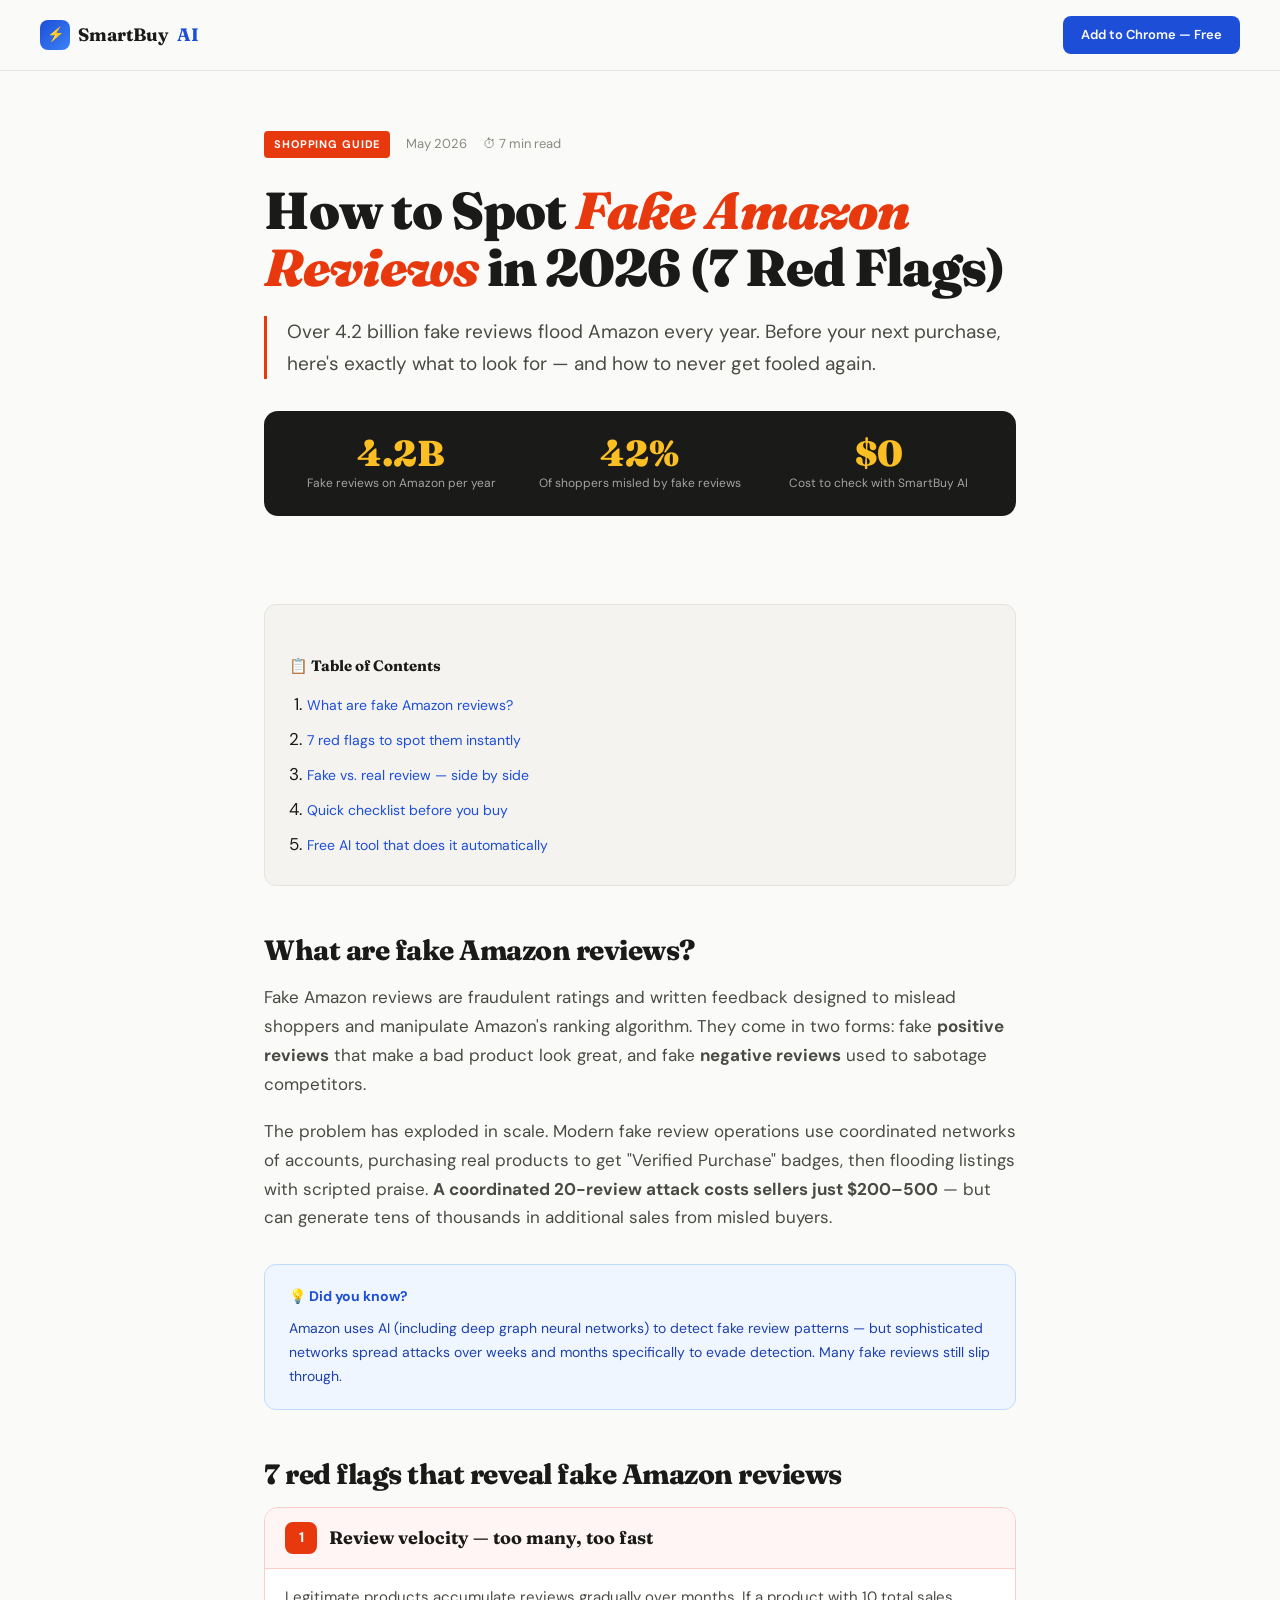
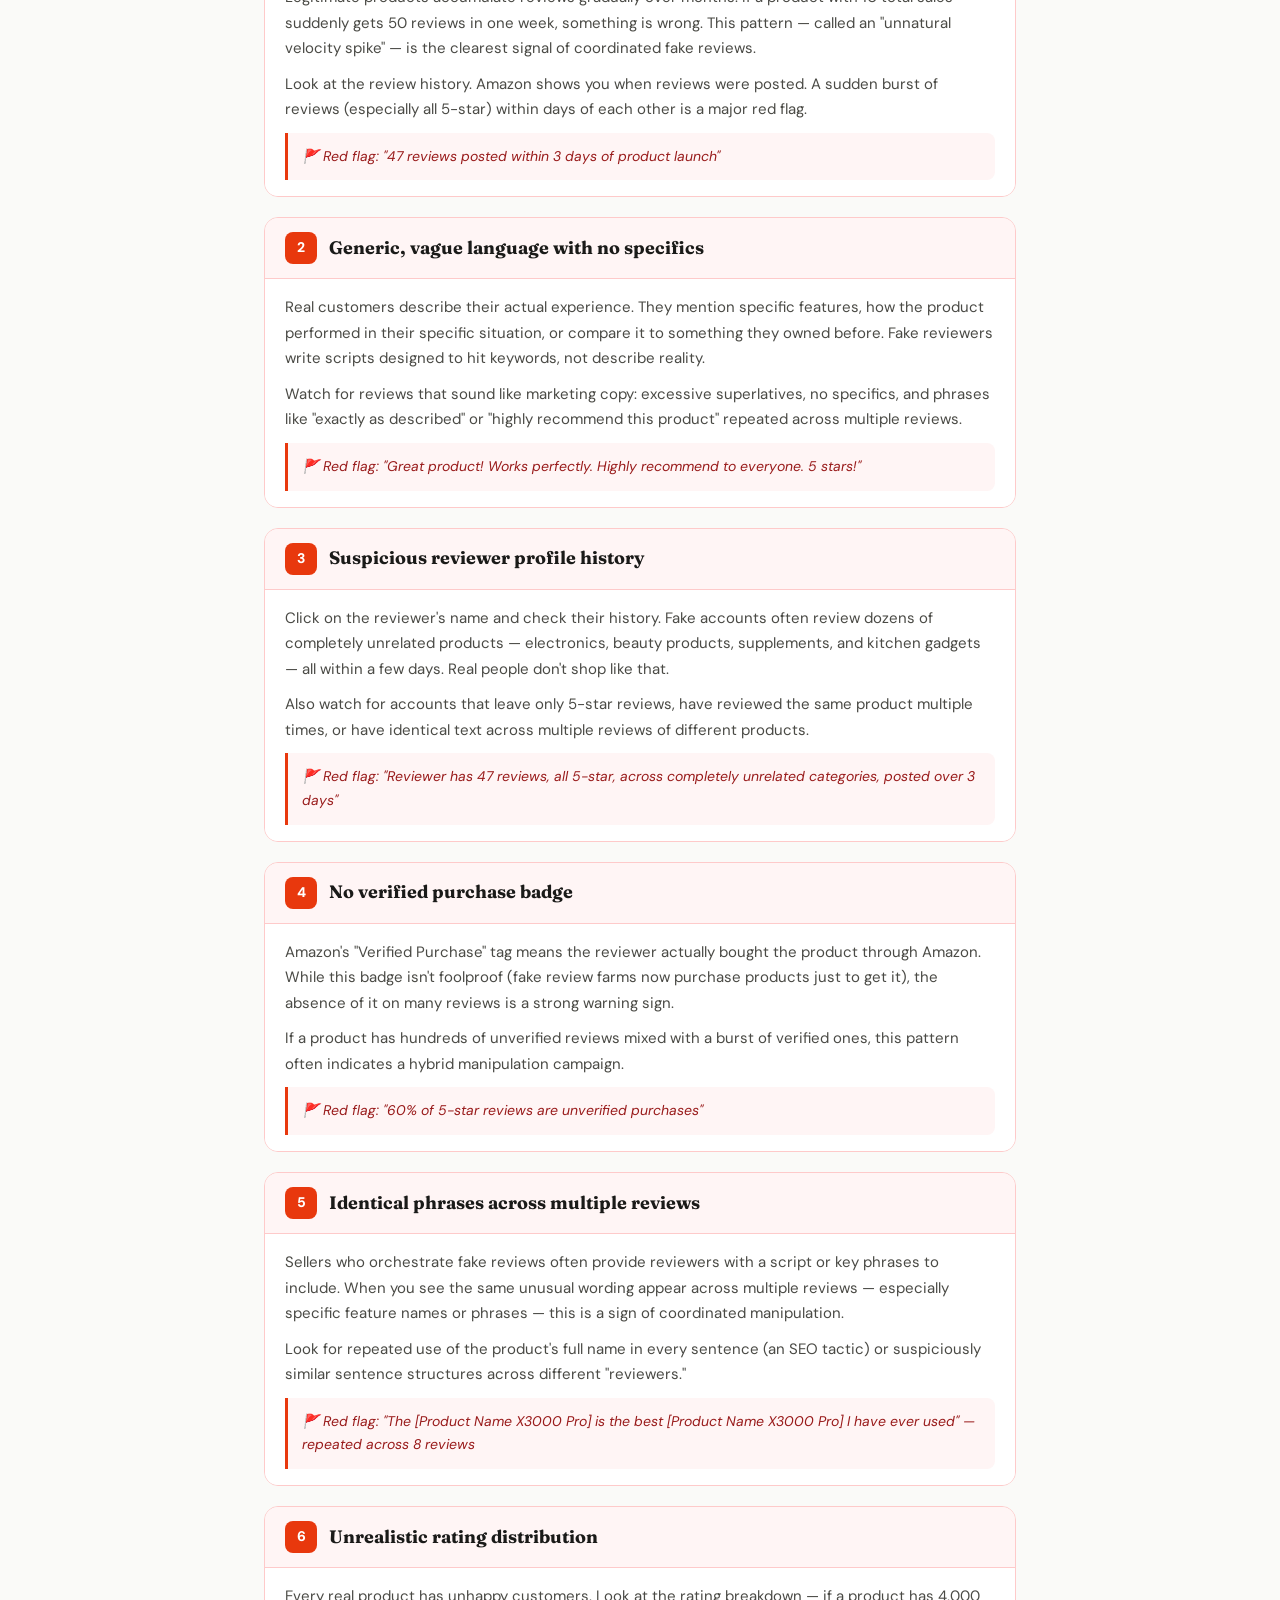
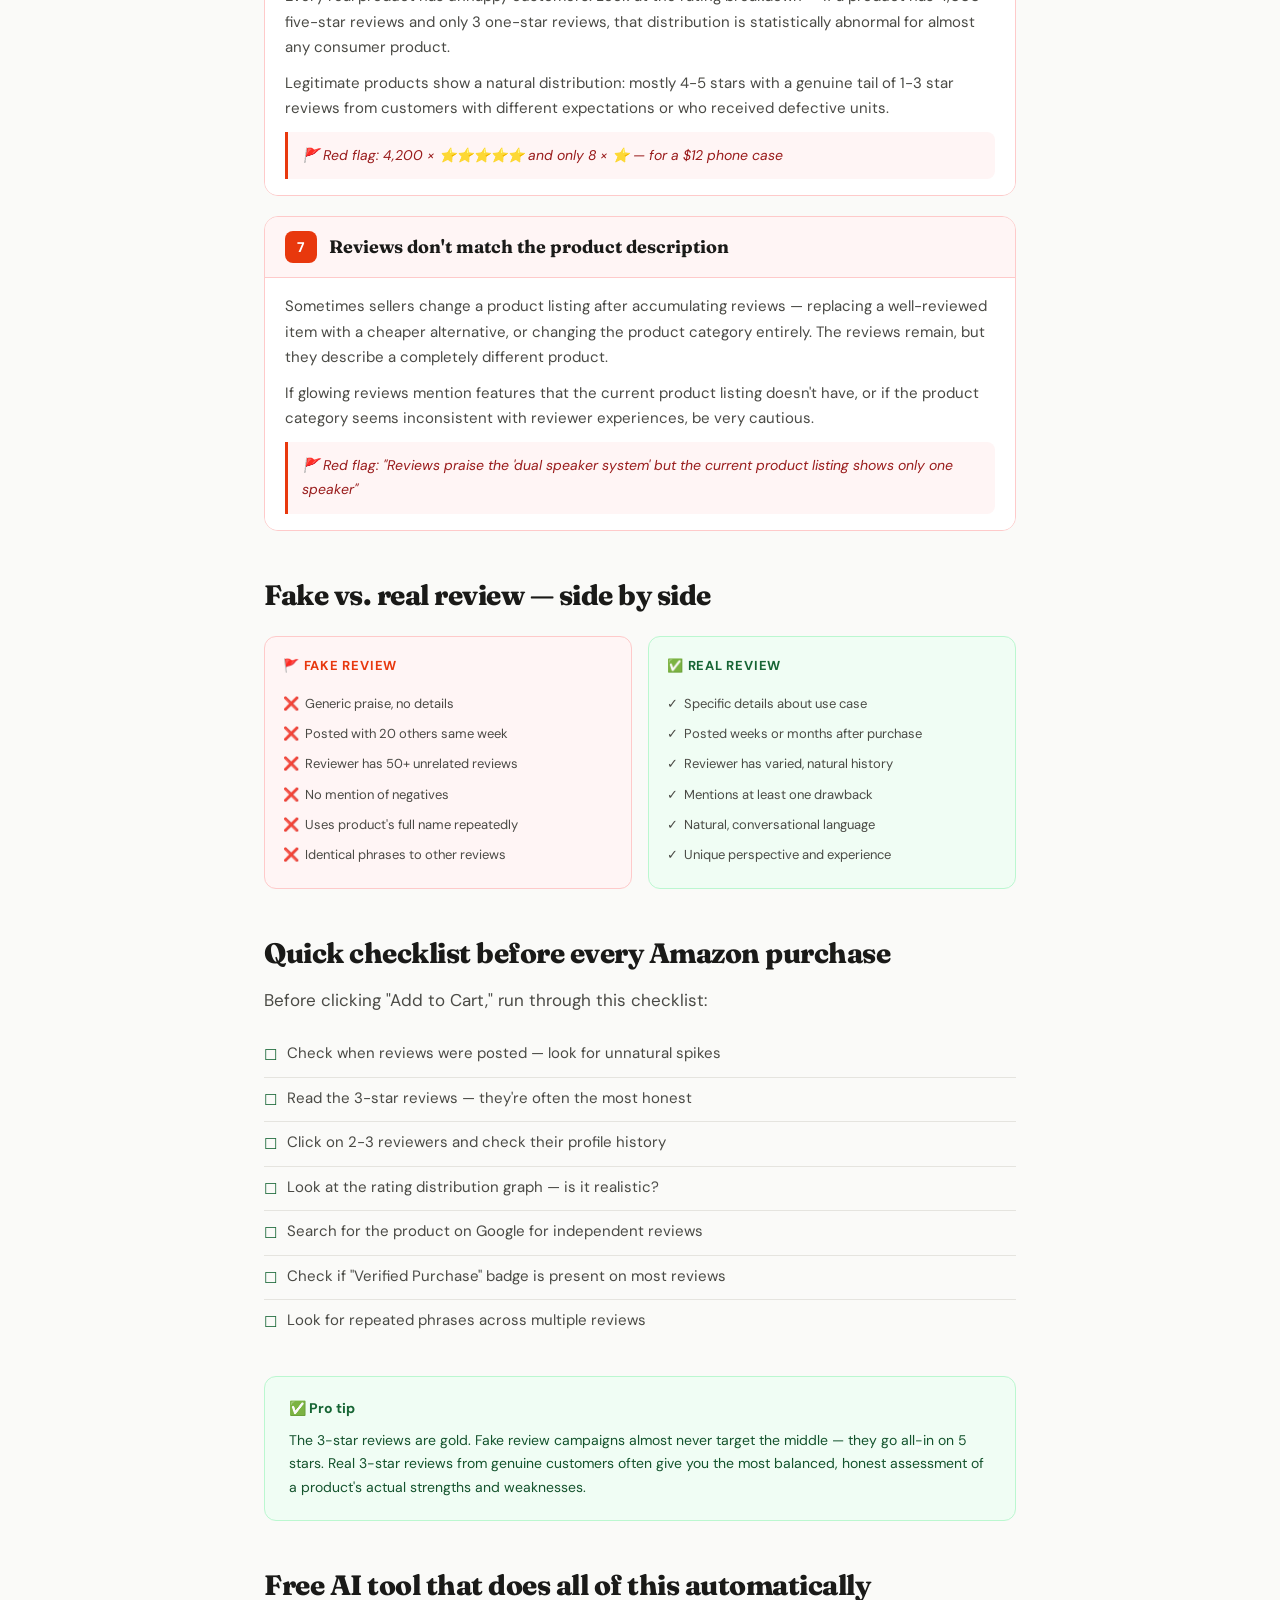
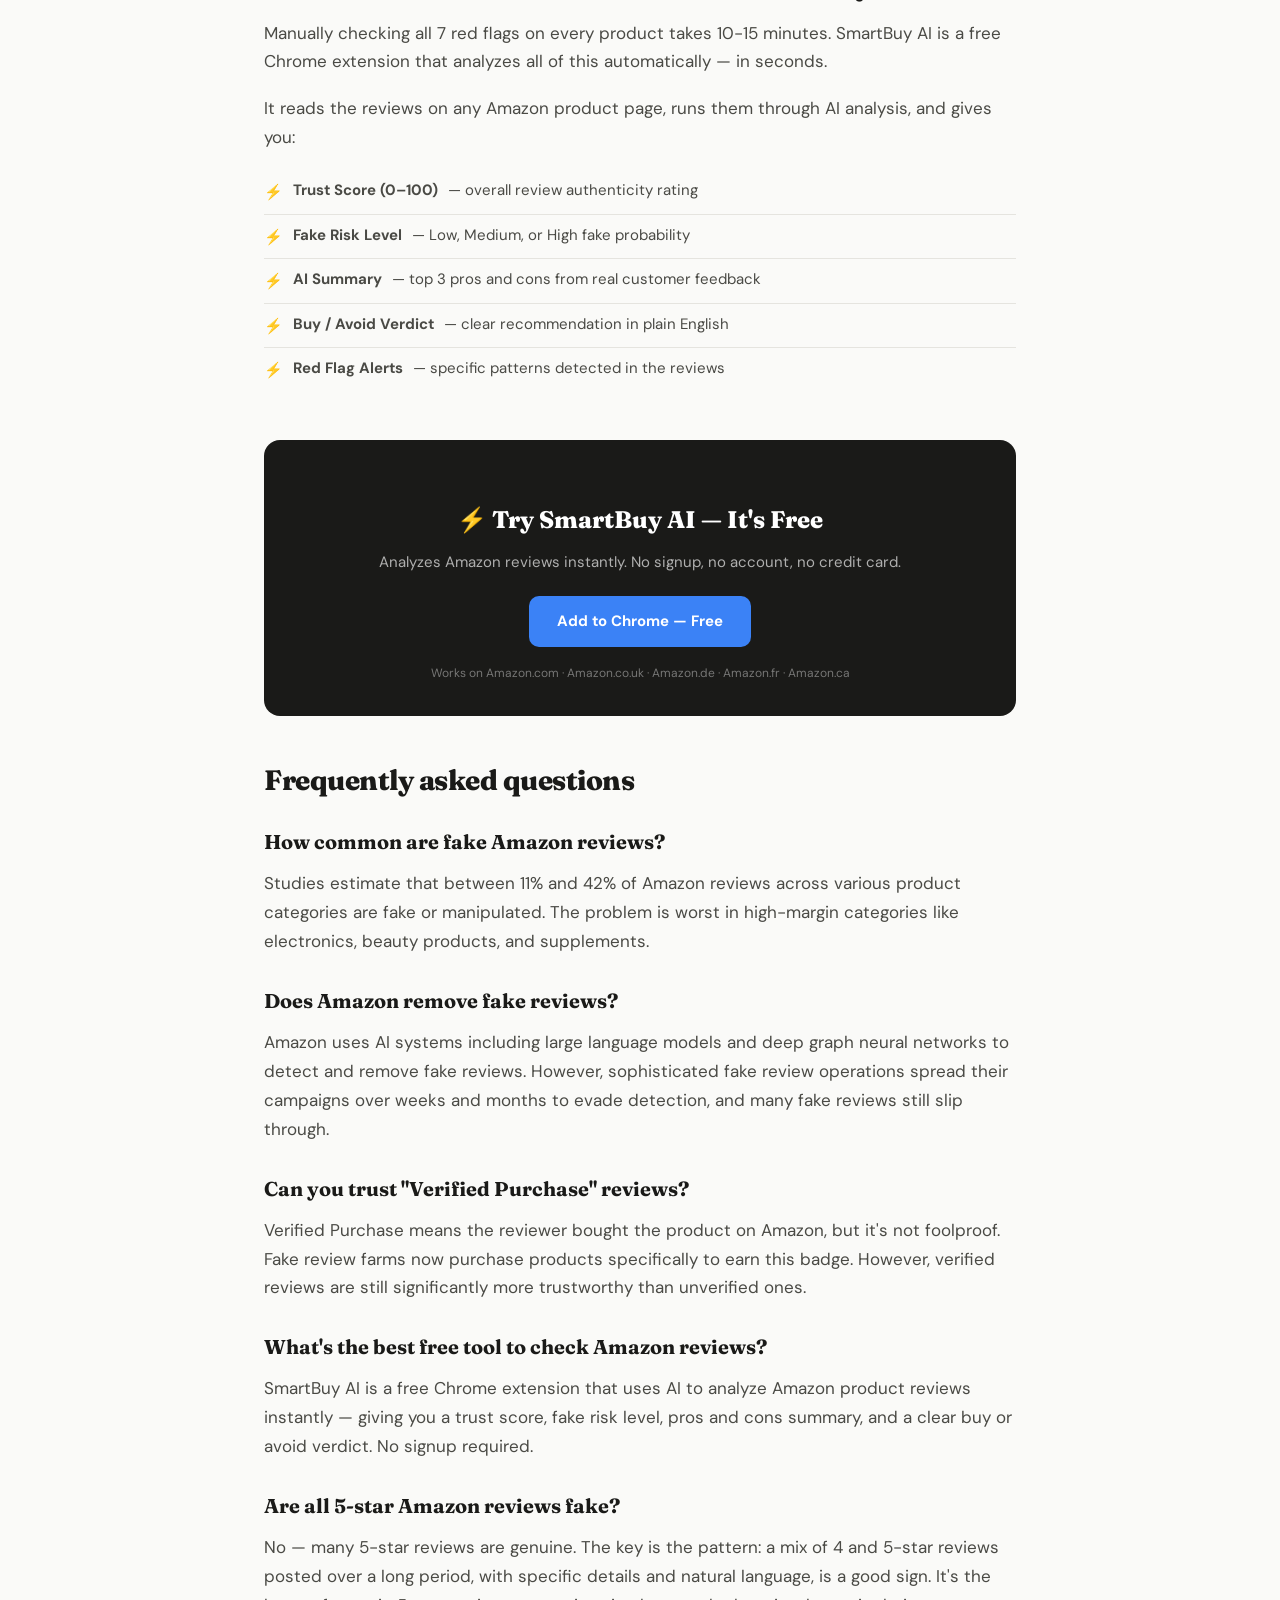
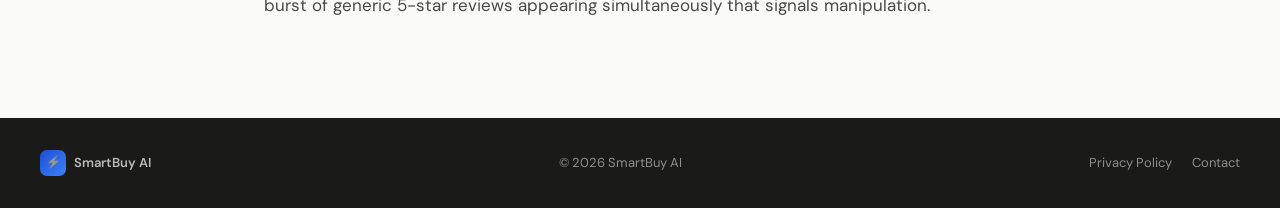
==== blog-fake-reviews.html @ 7ecbf4e8 "Add files via upload" ====
<!DOCTYPE html>
<html lang="en">
<head>
  <meta charset="UTF-8">
  <meta name="viewport" content="width=device-width, initial-scale=1.0">
  <title>How to Spot Fake Amazon Reviews in 2026 (7 Red Flags + Free AI Tool)</title>
  <meta name="description" content="Learn how to spot fake Amazon reviews in 2026. Discover 7 proven red flags, expert tips, and a free AI tool that detects fake reviews instantly on any product page.">
  <meta name="keywords" content="fake amazon reviews, how to spot fake reviews, amazon review checker, fake review detector, amazon fake reviews 2026">
  <meta property="og:title" content="How to Spot Fake Amazon Reviews in 2026 (7 Red Flags)">
  <meta property="og:description" content="42% of shoppers have been misled by fake Amazon reviews. Learn the 7 red flags experts use to detect them instantly.">
  <meta property="og:type" content="article">
  <link rel="canonical" href="https://smartbuyai.app/blog/how-to-spot-fake-amazon-reviews">

  <!-- Schema.org Article markup for SEO -->
  <script type="application/ld+json">
  {
    "@context": "https://schema.org",
    "@type": "Article",
    "headline": "How to Spot Fake Amazon Reviews in 2026 (7 Red Flags + Free AI Tool)",
    "description": "Learn how to spot fake Amazon reviews using 7 proven red flags and a free AI tool.",
    "author": { "@type": "Organization", "name": "SmartBuy AI" },
    "publisher": { "@type": "Organization", "name": "SmartBuy AI", "url": "https://smartbuyai.app" },
    "datePublished": "2026-05-01",
    "dateModified": "2026-05-01"
  }
  </script>

  <link href="https://fonts.googleapis.com/css2?family=Fraunces:ital,wght@0,400;0,600;0,700;0,900;1,400&family=DM+Sans:wght@400;500;600&display=swap" rel="stylesheet">

  <style>
    :root {
      --bg: #fafaf8;
      --bg2: #f4f3ef;
      --ink: #1a1a18;
      --ink2: #4a4a45;
      --ink3: #8a8a82;
      --accent: #e8380d;
      --accent2: #1d4ed8;
      --border: #e5e4df;
      --green: #166534;
      --green-bg: #f0fdf4;
    }

    * { margin: 0; padding: 0; box-sizing: border-box; }
    html { scroll-behavior: smooth; }

    body {
      background: var(--bg);
      color: var(--ink);
      font-family: 'DM Sans', sans-serif;
      line-height: 1.7;
      font-size: 17px;
    }

    /* NAV */
    nav {
      padding: 16px 40px;
      display: flex;
      align-items: center;
      justify-content: space-between;
      border-bottom: 1px solid var(--border);
      background: var(--bg);
      position: sticky;
      top: 0;
      z-index: 10;
    }

    .nav-logo {
      display: flex; align-items: center; gap: 8px;
      text-decoration: none;
      font-family: 'Fraunces', serif;
      font-size: 18px; font-weight: 700; color: var(--ink);
    }

    .nav-logo-icon {
      width: 30px; height: 30px;
      background: linear-gradient(135deg, #1d4ed8, #3b82f6);
      border-radius: 8px;
      display: flex; align-items: center; justify-content: center;
      font-size: 14px;
    }

    .nav-logo em { color: var(--accent2); font-style: normal; }

    .nav-cta {
      background: var(--accent2);
      color: white;
      text-decoration: none;
      padding: 8px 18px;
      border-radius: 8px;
      font-size: 13px;
      font-weight: 600;
    }

    /* HERO */
    .hero {
      max-width: 800px;
      margin: 0 auto;
      padding: 60px 24px 40px;
    }

    .article-meta {
      display: flex;
      align-items: center;
      gap: 16px;
      margin-bottom: 24px;
      flex-wrap: wrap;
    }

    .category-tag {
      background: var(--accent);
      color: white;
      font-size: 11px;
      font-weight: 700;
      letter-spacing: 0.08em;
      text-transform: uppercase;
      padding: 4px 10px;
      border-radius: 4px;
    }

    .article-date {
      font-size: 13px;
      color: var(--ink3);
    }

    .read-time {
      font-size: 13px;
      color: var(--ink3);
      display: flex;
      align-items: center;
      gap: 4px;
    }

    h1 {
      font-family: 'Fraunces', serif;
      font-size: clamp(32px, 5vw, 52px);
      font-weight: 900;
      line-height: 1.1;
      letter-spacing: -1px;
      margin-bottom: 20px;
      color: var(--ink);
    }

    h1 em {
      color: var(--accent);
      font-style: italic;
    }

    .article-intro {
      font-size: 19px;
      color: var(--ink2);
      line-height: 1.65;
      margin-bottom: 32px;
      border-left: 3px solid var(--accent);
      padding-left: 20px;
    }

    /* STAT BAR */
    .stat-bar {
      background: var(--ink);
      color: white;
      border-radius: 14px;
      padding: 24px 28px;
      display: grid;
      grid-template-columns: repeat(3, 1fr);
      gap: 20px;
      margin-bottom: 48px;
    }

    .stat-item { text-align: center; }
    .stat-num {
      font-family: 'Fraunces', serif;
      font-size: 36px;
      font-weight: 900;
      color: #fbbf24;
      line-height: 1;
      display: block;
    }
    .stat-desc { font-size: 12px; color: rgba(255,255,255,0.6); margin-top: 4px; line-height: 1.4; }

    /* CONTENT */
    .article-body {
      max-width: 800px;
      margin: 0 auto;
      padding: 0 24px 80px;
    }

    /* TOC */
    .toc {
      background: var(--bg2);
      border: 1px solid var(--border);
      border-radius: 12px;
      padding: 20px 24px;
      margin-bottom: 48px;
    }

    .toc h3 {
      font-family: 'Fraunces', serif;
      font-size: 15px;
      font-weight: 700;
      margin-bottom: 12px;
      color: var(--ink);
    }

    .toc ol {
      padding-left: 18px;
    }

    .toc li {
      margin-bottom: 6px;
    }

    .toc a {
      font-size: 14px;
      color: var(--accent2);
      text-decoration: none;
    }

    .toc a:hover { text-decoration: underline; }

    /* HEADINGS */
    h2 {
      font-family: 'Fraunces', serif;
      font-size: 28px;
      font-weight: 800;
      letter-spacing: -0.5px;
      margin: 48px 0 16px;
      color: var(--ink);
      line-height: 1.2;
    }

    h3 {
      font-family: 'Fraunces', serif;
      font-size: 20px;
      font-weight: 700;
      margin: 28px 0 10px;
      color: var(--ink);
    }

    p { margin-bottom: 18px; color: var(--ink2); }

    /* RED FLAGS */
    .red-flag {
      border: 1px solid #fecaca;
      border-radius: 14px;
      overflow: hidden;
      margin-bottom: 20px;
    }

    .flag-header {
      background: #fff5f5;
      padding: 14px 20px;
      display: flex;
      align-items: center;
      gap: 12px;
      border-bottom: 1px solid #fecaca;
    }

    .flag-num {
      width: 32px; height: 32px;
      background: var(--accent);
      color: white;
      border-radius: 8px;
      display: flex; align-items: center; justify-content: center;
      font-size: 14px; font-weight: 800;
      flex-shrink: 0;
    }

    .flag-title {
      font-family: 'Fraunces', serif;
      font-size: 18px;
      font-weight: 700;
      color: var(--ink);
    }

    .flag-body {
      padding: 16px 20px;
      background: white;
    }

    .flag-body p {
      font-size: 15px;
      margin-bottom: 10px;
    }

    .flag-body p:last-child { margin-bottom: 0; }

    .example-box {
      background: #fff5f5;
      border-left: 3px solid var(--accent);
      padding: 12px 14px;
      border-radius: 0 8px 8px 0;
      margin-top: 10px;
      font-size: 14px;
      color: #991b1b;
      font-style: italic;
    }

    /* CALLOUT */
    .callout {
      background: #eff6ff;
      border: 1px solid #bfdbfe;
      border-radius: 12px;
      padding: 20px 24px;
      margin: 32px 0;
    }

    .callout-title {
      font-size: 14px;
      font-weight: 700;
      color: var(--accent2);
      margin-bottom: 8px;
      display: flex;
      align-items: center;
      gap: 6px;
    }

    .callout p { font-size: 14px; color: #1e40af; margin: 0; }

    /* GREEN CALLOUT */
    .callout-green {
      background: var(--green-bg);
      border: 1px solid #bbf7d0;
      border-radius: 12px;
      padding: 20px 24px;
      margin: 32px 0;
    }

    .callout-green .callout-title { color: var(--green); }
    .callout-green p { color: #14532d; font-size: 14px; margin: 0; }

    /* CHECKLIST */
    .checklist {
      list-style: none;
      margin: 16px 0 24px;
    }

    .checklist li {
      display: flex;
      gap: 10px;
      padding: 8px 0;
      border-bottom: 1px solid var(--border);
      font-size: 15px;
      color: var(--ink2);
      align-items: flex-start;
    }

    .checklist li:last-child { border: none; }
    .check { color: var(--green); flex-shrink: 0; margin-top: 2px; }

    /* CTA BOX */
    .cta-box {
      background: var(--ink);
      color: white;
      border-radius: 16px;
      padding: 32px;
      text-align: center;
      margin: 48px 0;
    }

    .cta-box h3 {
      font-family: 'Fraunces', serif;
      font-size: 24px;
      font-weight: 800;
      color: white;
      margin-bottom: 10px;
    }

    .cta-box p {
      color: rgba(255,255,255,0.65);
      font-size: 15px;
      margin-bottom: 20px;
    }

    .cta-btn {
      display: inline-block;
      background: #3b82f6;
      color: white;
      text-decoration: none;
      padding: 13px 28px;
      border-radius: 10px;
      font-size: 15px;
      font-weight: 700;
      transition: background 0.2s;
    }

    .cta-btn:hover { background: #2563eb; }

    .cta-proof {
      margin-top: 16px;
      font-size: 12px;
      color: rgba(255,255,255,0.4);
    }

    /* FAKE VS REAL */
    .comparison {
      display: grid;
      grid-template-columns: 1fr 1fr;
      gap: 16px;
      margin: 24px 0;
    }

    .comp-card { border-radius: 12px; padding: 18px; }
    .comp-fake { background: #fff5f5; border: 1px solid #fecaca; }
    .comp-real { background: var(--green-bg); border: 1px solid #bbf7d0; }

    .comp-title {
      font-size: 13px;
      font-weight: 700;
      text-transform: uppercase;
      letter-spacing: 0.06em;
      margin-bottom: 12px;
    }

    .comp-fake .comp-title { color: var(--accent); }
    .comp-real .comp-title { color: var(--green); }

    .comp-item {
      font-size: 13px;
      padding: 4px 0;
      color: var(--ink2);
      display: flex;
      gap: 6px;
    }

    /* FOOTER */
    footer {
      background: var(--ink);
      color: rgba(255,255,255,0.5);
      padding: 32px 40px;
      display: flex;
      justify-content: space-between;
      align-items: center;
      flex-wrap: wrap;
      gap: 16px;
      font-size: 13px;
    }

    footer a { color: rgba(255,255,255,0.5); text-decoration: none; }
    footer a:hover { color: white; }

    @media (max-width: 640px) {
      nav { padding: 14px 16px; }
      .stat-bar { grid-template-columns: 1fr; gap: 16px; }
      .comparison { grid-template-columns: 1fr; }
      footer { flex-direction: column; text-align: center; }
    }
  </style>
</head>
<body>

<!-- NAV -->
<nav>
  <a href="/" class="nav-logo">
    <div class="nav-logo-icon">⚡</div>
    SmartBuy <em>AI</em>
  </a>
  <a href="https://chromewebstore.google.com/detail/fohigeokjmhloceeemnmdfaklpnoaook" class="nav-cta">Add to Chrome — Free</a>
</nav>

<!-- HERO -->
<div class="hero">
  <div class="article-meta">
    <span class="category-tag">Shopping Guide</span>
    <span class="article-date">May 2026</span>
    <span class="read-time">⏱ 7 min read</span>
  </div>
  <h1>How to Spot <em>Fake Amazon Reviews</em> in 2026 (7 Red Flags)</h1>
  <p class="article-intro">
    Over 4.2 billion fake reviews flood Amazon every year. Before your next purchase, here's exactly what to look for — and how to never get fooled again.
  </p>

  <div class="stat-bar">
    <div class="stat-item">
      <span class="stat-num">4.2B</span>
      <div class="stat-desc">Fake reviews on Amazon per year</div>
    </div>
    <div class="stat-item">
      <span class="stat-num">42%</span>
      <div class="stat-desc">Of shoppers misled by fake reviews</div>
    </div>
    <div class="stat-item">
      <span class="stat-num">$0</span>
      <div class="stat-desc">Cost to check with SmartBuy AI</div>
    </div>
  </div>
</div>

<!-- ARTICLE BODY -->
<div class="article-body">

  <!-- TOC -->
  <div class="toc">
    <h3>📋 Table of Contents</h3>
    <ol>
      <li><a href="#what">What are fake Amazon reviews?</a></li>
      <li><a href="#redflags">7 red flags to spot them instantly</a></li>
      <li><a href="#fake-vs-real">Fake vs. real review — side by side</a></li>
      <li><a href="#checklist">Quick checklist before you buy</a></li>
      <li><a href="#tool">Free AI tool that does it automatically</a></li>
    </ol>
  </div>

  <!-- WHAT ARE FAKE REVIEWS -->
  <h2 id="what">What are fake Amazon reviews?</h2>

  <p>Fake Amazon reviews are fraudulent ratings and written feedback designed to mislead shoppers and manipulate Amazon's ranking algorithm. They come in two forms: fake <strong>positive reviews</strong> that make a bad product look great, and fake <strong>negative reviews</strong> used to sabotage competitors.</p>

  <p>The problem has exploded in scale. Modern fake review operations use coordinated networks of accounts, purchasing real products to get "Verified Purchase" badges, then flooding listings with scripted praise. <strong>A coordinated 20-review attack costs sellers just $200–500</strong> — but can generate tens of thousands in additional sales from misled buyers.</p>

  <div class="callout">
    <div class="callout-title">💡 Did you know?</div>
    <p>Amazon uses AI (including deep graph neural networks) to detect fake review patterns — but sophisticated networks spread attacks over weeks and months specifically to evade detection. Many fake reviews still slip through.</p>
  </div>

  <!-- 7 RED FLAGS -->
  <h2 id="redflags">7 red flags that reveal fake Amazon reviews</h2>

  <div class="red-flag">
    <div class="flag-header">
      <div class="flag-num">1</div>
      <div class="flag-title">Review velocity — too many, too fast</div>
    </div>
    <div class="flag-body">
      <p>Legitimate products accumulate reviews gradually over months. If a product with 10 total sales suddenly gets 50 reviews in one week, something is wrong. This pattern — called an "unnatural velocity spike" — is the clearest signal of coordinated fake reviews.</p>
      <p>Look at the review history. Amazon shows you when reviews were posted. A sudden burst of reviews (especially all 5-star) within days of each other is a major red flag.</p>
      <div class="example-box">🚩 Red flag: "47 reviews posted within 3 days of product launch"</div>
    </div>
  </div>

  <div class="red-flag">
    <div class="flag-header">
      <div class="flag-num">2</div>
      <div class="flag-title">Generic, vague language with no specifics</div>
    </div>
    <div class="flag-body">
      <p>Real customers describe their actual experience. They mention specific features, how the product performed in their specific situation, or compare it to something they owned before. Fake reviewers write scripts designed to hit keywords, not describe reality.</p>
      <p>Watch for reviews that sound like marketing copy: excessive superlatives, no specifics, and phrases like "exactly as described" or "highly recommend this product" repeated across multiple reviews.</p>
      <div class="example-box">🚩 Red flag: "Great product! Works perfectly. Highly recommend to everyone. 5 stars!"</div>
    </div>
  </div>

  <div class="red-flag">
    <div class="flag-header">
      <div class="flag-num">3</div>
      <div class="flag-title">Suspicious reviewer profile history</div>
    </div>
    <div class="flag-body">
      <p>Click on the reviewer's name and check their history. Fake accounts often review dozens of completely unrelated products — electronics, beauty products, supplements, and kitchen gadgets — all within a few days. Real people don't shop like that.</p>
      <p>Also watch for accounts that leave only 5-star reviews, have reviewed the same product multiple times, or have identical text across multiple reviews of different products.</p>
      <div class="example-box">🚩 Red flag: "Reviewer has 47 reviews, all 5-star, across completely unrelated categories, posted over 3 days"</div>
    </div>
  </div>

  <div class="red-flag">
    <div class="flag-header">
      <div class="flag-num">4</div>
      <div class="flag-title">No verified purchase badge</div>
    </div>
    <div class="flag-body">
      <p>Amazon's "Verified Purchase" tag means the reviewer actually bought the product through Amazon. While this badge isn't foolproof (fake review farms now purchase products just to get it), the absence of it on many reviews is a strong warning sign.</p>
      <p>If a product has hundreds of unverified reviews mixed with a burst of verified ones, this pattern often indicates a hybrid manipulation campaign.</p>
      <div class="example-box">🚩 Red flag: "60% of 5-star reviews are unverified purchases"</div>
    </div>
  </div>

  <div class="red-flag">
    <div class="flag-header">
      <div class="flag-num">5</div>
      <div class="flag-title">Identical phrases across multiple reviews</div>
    </div>
    <div class="flag-body">
      <p>Sellers who orchestrate fake reviews often provide reviewers with a script or key phrases to include. When you see the same unusual wording appear across multiple reviews — especially specific feature names or phrases — this is a sign of coordinated manipulation.</p>
      <p>Look for repeated use of the product's full name in every sentence (an SEO tactic) or suspiciously similar sentence structures across different "reviewers."</p>
      <div class="example-box">🚩 Red flag: "The [Product Name X3000 Pro] is the best [Product Name X3000 Pro] I have ever used" — repeated across 8 reviews</div>
    </div>
  </div>

  <div class="red-flag">
    <div class="flag-header">
      <div class="flag-num">6</div>
      <div class="flag-title">Unrealistic rating distribution</div>
    </div>
    <div class="flag-body">
      <p>Every real product has unhappy customers. Look at the rating breakdown — if a product has 4,000 five-star reviews and only 3 one-star reviews, that distribution is statistically abnormal for almost any consumer product.</p>
      <p>Legitimate products show a natural distribution: mostly 4-5 stars with a genuine tail of 1-3 star reviews from customers with different expectations or who received defective units.</p>
      <div class="example-box">🚩 Red flag: 4,200 × ⭐⭐⭐⭐⭐ and only 8 × ⭐ — for a $12 phone case</div>
    </div>
  </div>

  <div class="red-flag">
    <div class="flag-header">
      <div class="flag-num">7</div>
      <div class="flag-title">Reviews don't match the product description</div>
    </div>
    <div class="flag-body">
      <p>Sometimes sellers change a product listing after accumulating reviews — replacing a well-reviewed item with a cheaper alternative, or changing the product category entirely. The reviews remain, but they describe a completely different product.</p>
      <p>If glowing reviews mention features that the current product listing doesn't have, or if the product category seems inconsistent with reviewer experiences, be very cautious.</p>
      <div class="example-box">🚩 Red flag: "Reviews praise the 'dual speaker system' but the current product listing shows only one speaker"</div>
    </div>
  </div>

  <!-- FAKE VS REAL -->
  <h2 id="fake-vs-real">Fake vs. real review — side by side</h2>

  <div class="comparison">
    <div class="comp-card comp-fake">
      <div class="comp-title">🚩 Fake Review</div>
      <div class="comp-item"><span>❌</span>Generic praise, no details</div>
      <div class="comp-item"><span>❌</span>Posted with 20 others same week</div>
      <div class="comp-item"><span>❌</span>Reviewer has 50+ unrelated reviews</div>
      <div class="comp-item"><span>❌</span>No mention of negatives</div>
      <div class="comp-item"><span>❌</span>Uses product's full name repeatedly</div>
      <div class="comp-item"><span>❌</span>Identical phrases to other reviews</div>
    </div>
    <div class="comp-card comp-real">
      <div class="comp-title">✅ Real Review</div>
      <div class="comp-item"><span>✓</span>Specific details about use case</div>
      <div class="comp-item"><span>✓</span>Posted weeks or months after purchase</div>
      <div class="comp-item"><span>✓</span>Reviewer has varied, natural history</div>
      <div class="comp-item"><span>✓</span>Mentions at least one drawback</div>
      <div class="comp-item"><span>✓</span>Natural, conversational language</div>
      <div class="comp-item"><span>✓</span>Unique perspective and experience</div>
    </div>
  </div>

  <!-- CHECKLIST -->
  <h2 id="checklist">Quick checklist before every Amazon purchase</h2>

  <p>Before clicking "Add to Cart," run through this checklist:</p>

  <ul class="checklist">
    <li><span class="check">☐</span>Check when reviews were posted — look for unnatural spikes</li>
    <li><span class="check">☐</span>Read the 3-star reviews — they're often the most honest</li>
    <li><span class="check">☐</span>Click on 2-3 reviewers and check their profile history</li>
    <li><span class="check">☐</span>Look at the rating distribution graph — is it realistic?</li>
    <li><span class="check">☐</span>Search for the product on Google for independent reviews</li>
    <li><span class="check">☐</span>Check if "Verified Purchase" badge is present on most reviews</li>
    <li><span class="check">☐</span>Look for repeated phrases across multiple reviews</li>
  </ul>

  <div class="callout-green">
    <div class="callout-title">✅ Pro tip</div>
    <p>The 3-star reviews are gold. Fake review campaigns almost never target the middle — they go all-in on 5 stars. Real 3-star reviews from genuine customers often give you the most balanced, honest assessment of a product's actual strengths and weaknesses.</p>
  </div>

  <!-- TOOL CTA -->
  <h2 id="tool">Free AI tool that does all of this automatically</h2>

  <p>Manually checking all 7 red flags on every product takes 10-15 minutes. SmartBuy AI is a free Chrome extension that analyzes all of this automatically — in seconds.</p>

  <p>It reads the reviews on any Amazon product page, runs them through AI analysis, and gives you:</p>

  <ul class="checklist">
    <li><span class="check">⚡</span><strong>Trust Score (0–100)</strong> — overall review authenticity rating</li>
    <li><span class="check">⚡</span><strong>Fake Risk Level</strong> — Low, Medium, or High fake probability</li>
    <li><span class="check">⚡</span><strong>AI Summary</strong> — top 3 pros and cons from real customer feedback</li>
    <li><span class="check">⚡</span><strong>Buy / Avoid Verdict</strong> — clear recommendation in plain English</li>
    <li><span class="check">⚡</span><strong>Red Flag Alerts</strong> — specific patterns detected in the reviews</li>
  </ul>

  <div class="cta-box">
    <h3>⚡ Try SmartBuy AI — It's Free</h3>
    <p>Analyzes Amazon reviews instantly. No signup, no account, no credit card.</p>
    <a href="https://chromewebstore.google.com/detail/fohigeokjmhloceeemnmdfaklpnoaook" class="cta-btn">Add to Chrome — Free</a>
    <div class="cta-proof">Works on Amazon.com · Amazon.co.uk · Amazon.de · Amazon.fr · Amazon.ca</div>
  </div>

  <!-- FAQ for SEO -->
  <h2>Frequently asked questions</h2>

  <h3>How common are fake Amazon reviews?</h3>
  <p>Studies estimate that between 11% and 42% of Amazon reviews across various product categories are fake or manipulated. The problem is worst in high-margin categories like electronics, beauty products, and supplements.</p>

  <h3>Does Amazon remove fake reviews?</h3>
  <p>Amazon uses AI systems including large language models and deep graph neural networks to detect and remove fake reviews. However, sophisticated fake review operations spread their campaigns over weeks and months to evade detection, and many fake reviews still slip through.</p>

  <h3>Can you trust "Verified Purchase" reviews?</h3>
  <p>Verified Purchase means the reviewer bought the product on Amazon, but it's not foolproof. Fake review farms now purchase products specifically to earn this badge. However, verified reviews are still significantly more trustworthy than unverified ones.</p>

  <h3>What's the best free tool to check Amazon reviews?</h3>
  <p>SmartBuy AI is a free Chrome extension that uses AI to analyze Amazon product reviews instantly — giving you a trust score, fake risk level, pros and cons summary, and a clear buy or avoid verdict. No signup required.</p>

  <h3>Are all 5-star Amazon reviews fake?</h3>
  <p>No — many 5-star reviews are genuine. The key is the pattern: a mix of 4 and 5-star reviews posted over a long period, with specific details and natural language, is a good sign. It's the burst of generic 5-star reviews appearing simultaneously that signals manipulation.</p>

</div>

<!-- FOOTER -->
<footer>
  <div style="display:flex;align-items:center;gap:8px;">
    <div style="width:26px;height:26px;background:linear-gradient(135deg,#1d4ed8,#3b82f6);border-radius:7px;display:flex;align-items:center;justify-content:center;font-size:12px;">⚡</div>
    <span style="color:rgba(255,255,255,0.7);font-weight:600;">SmartBuy AI</span>
  </div>
  <span>© 2026 SmartBuy AI</span>
  <div style="display:flex;gap:20px;">
    <a href="/privacy.html">Privacy Policy</a>
    <a href="mailto:Saska.AM24@gmail.com">Contact</a>
  </div>
</footer>

</body>
</html>
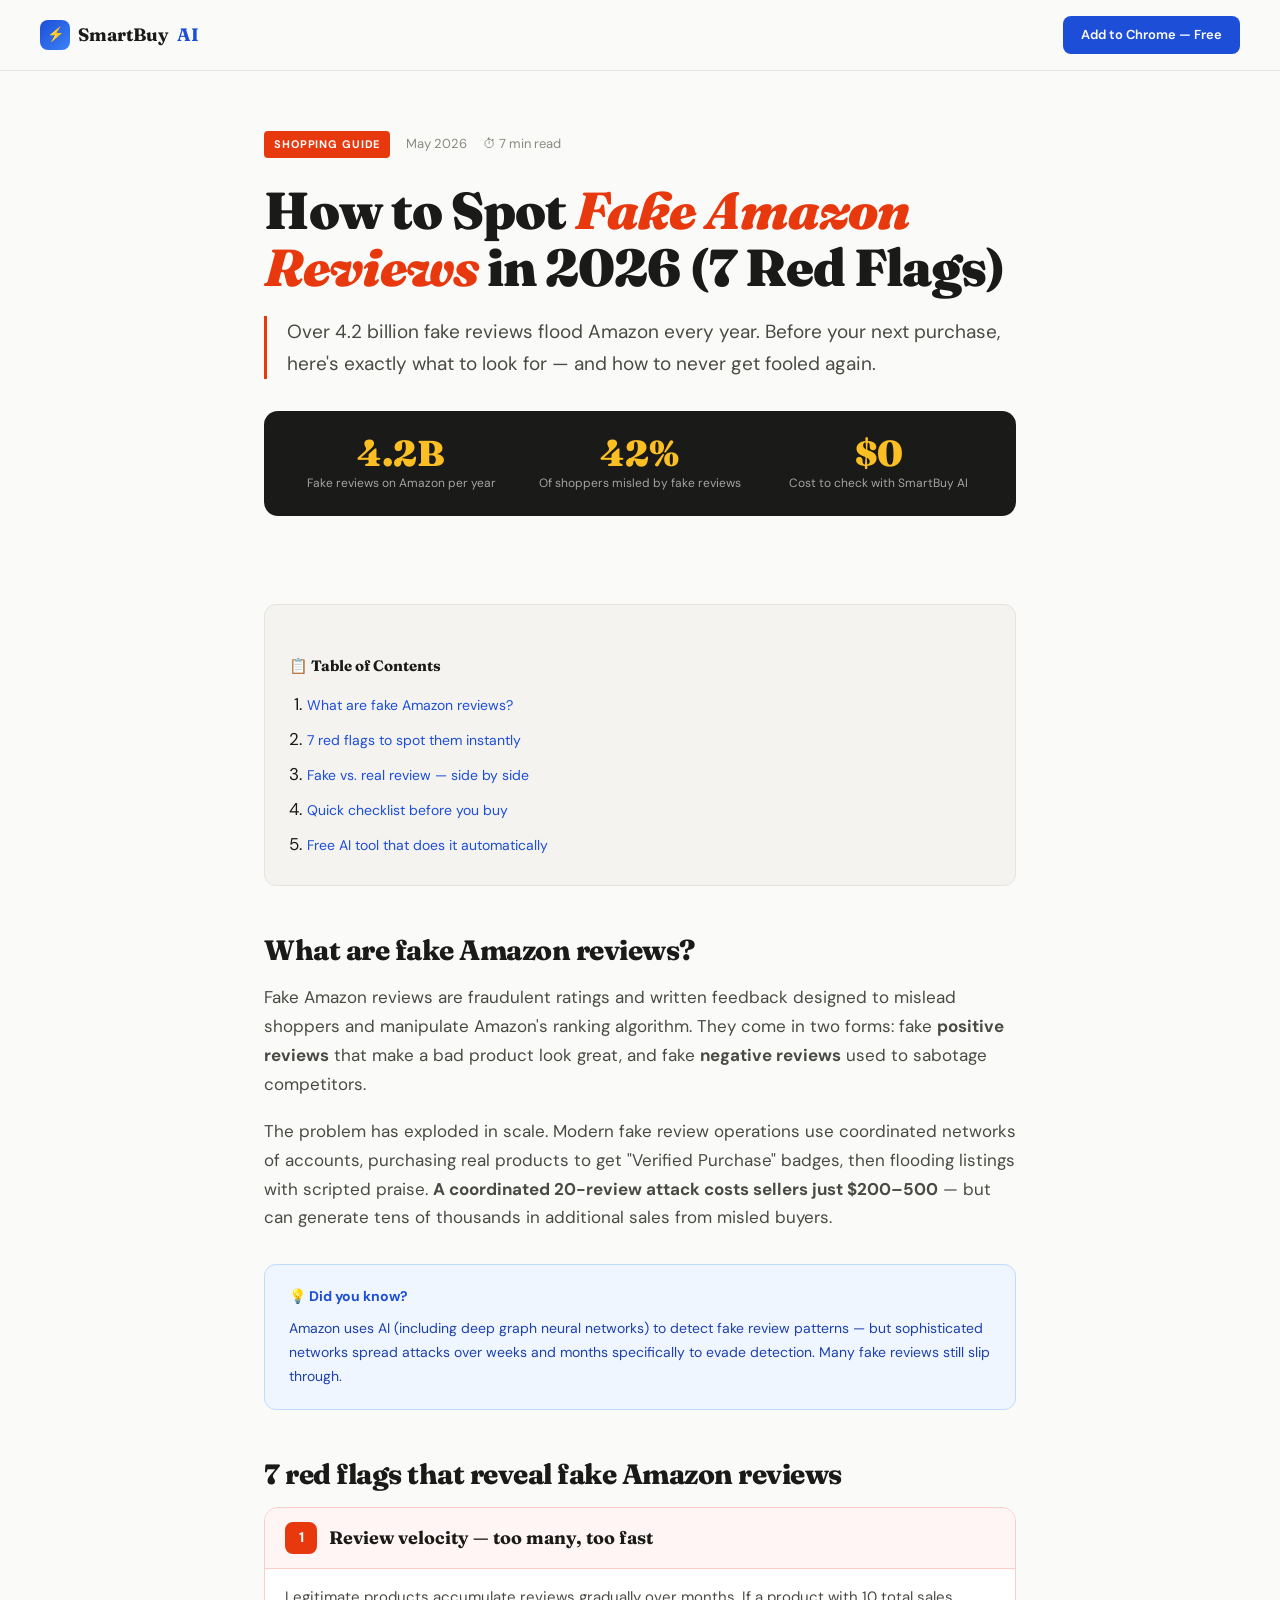
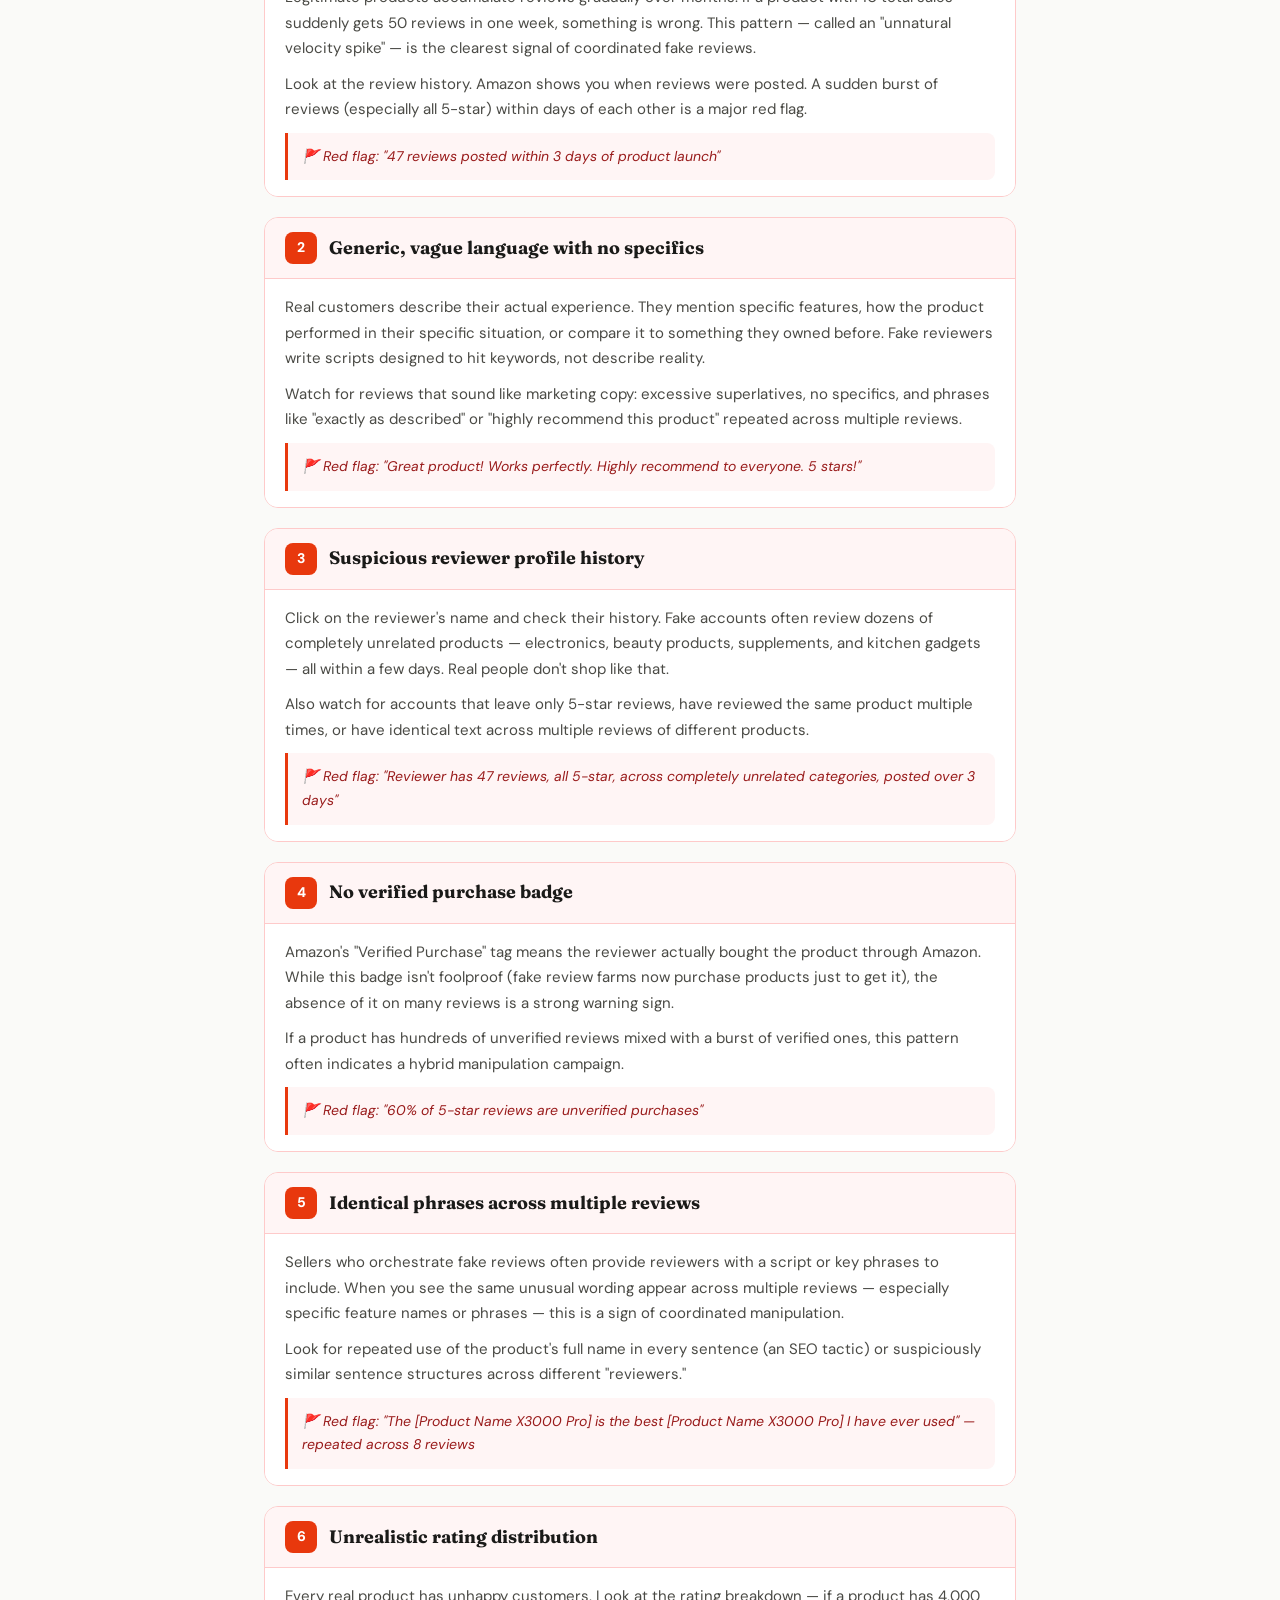
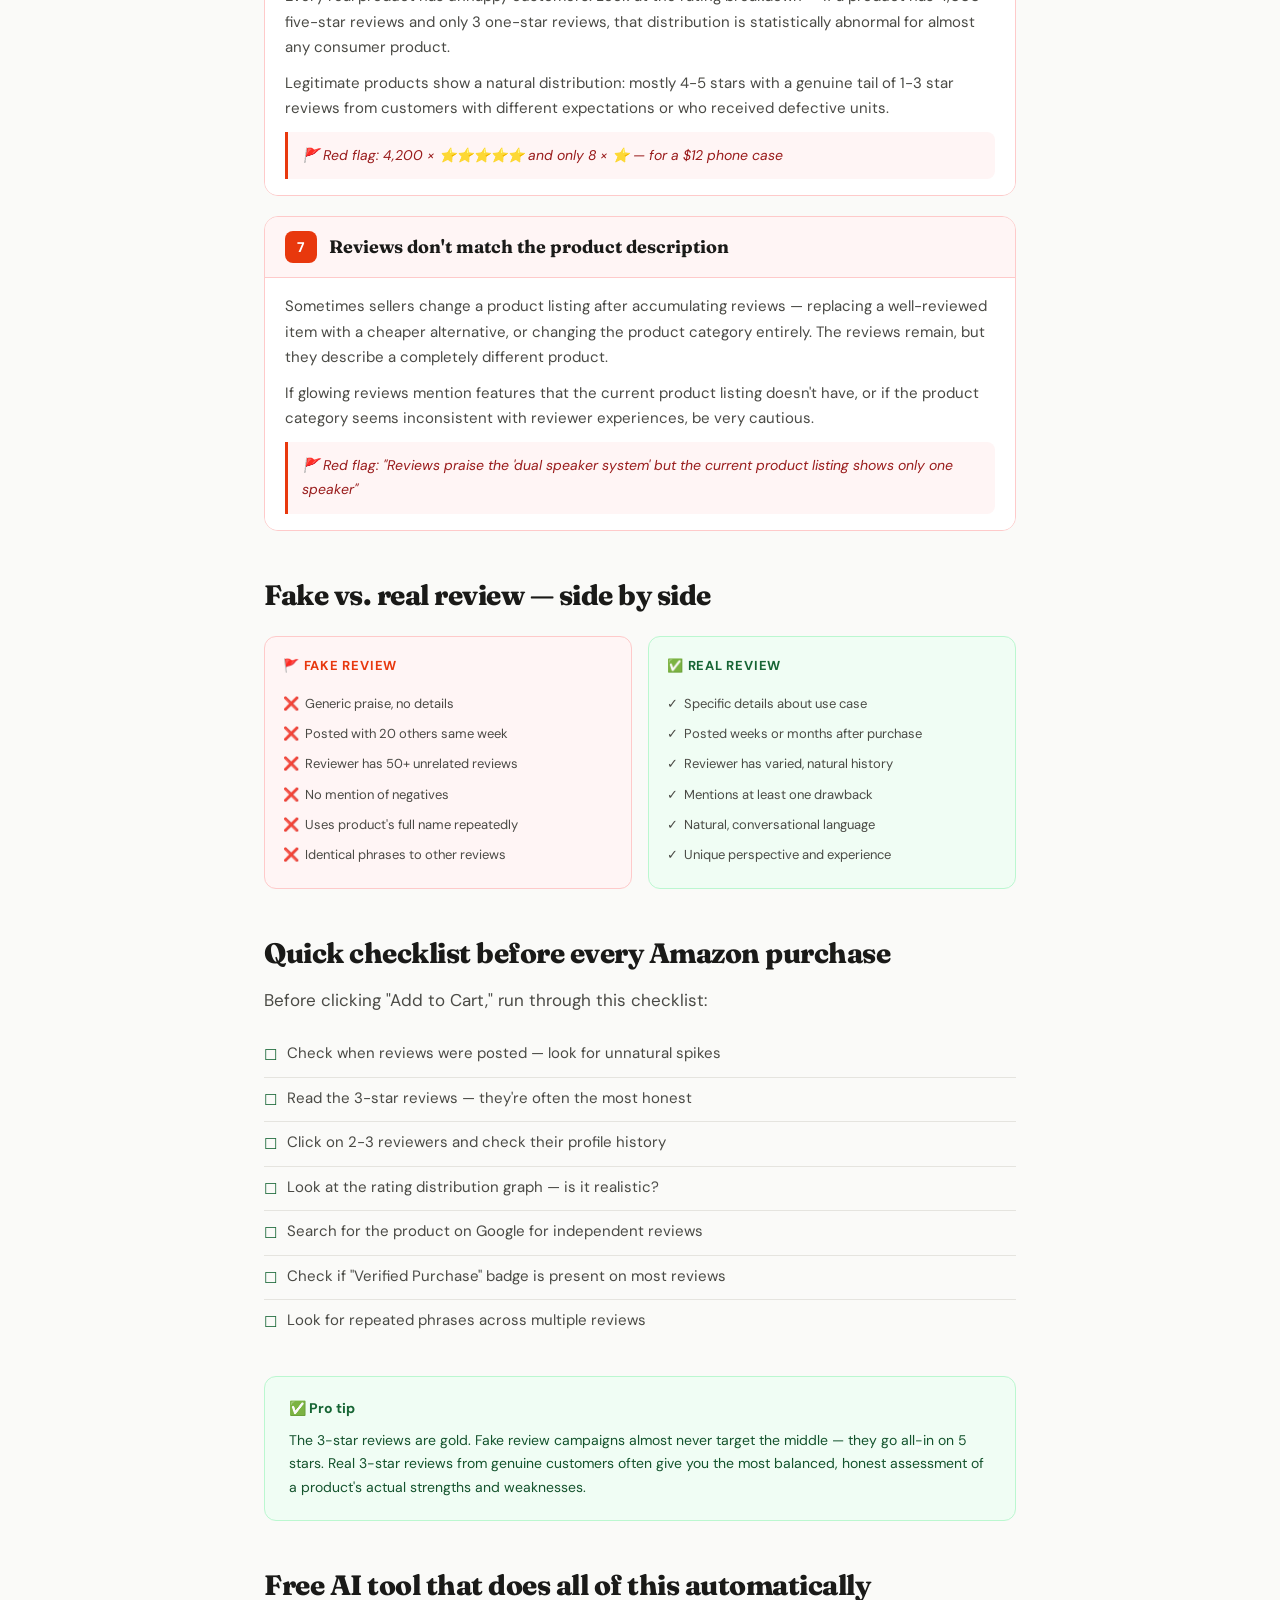
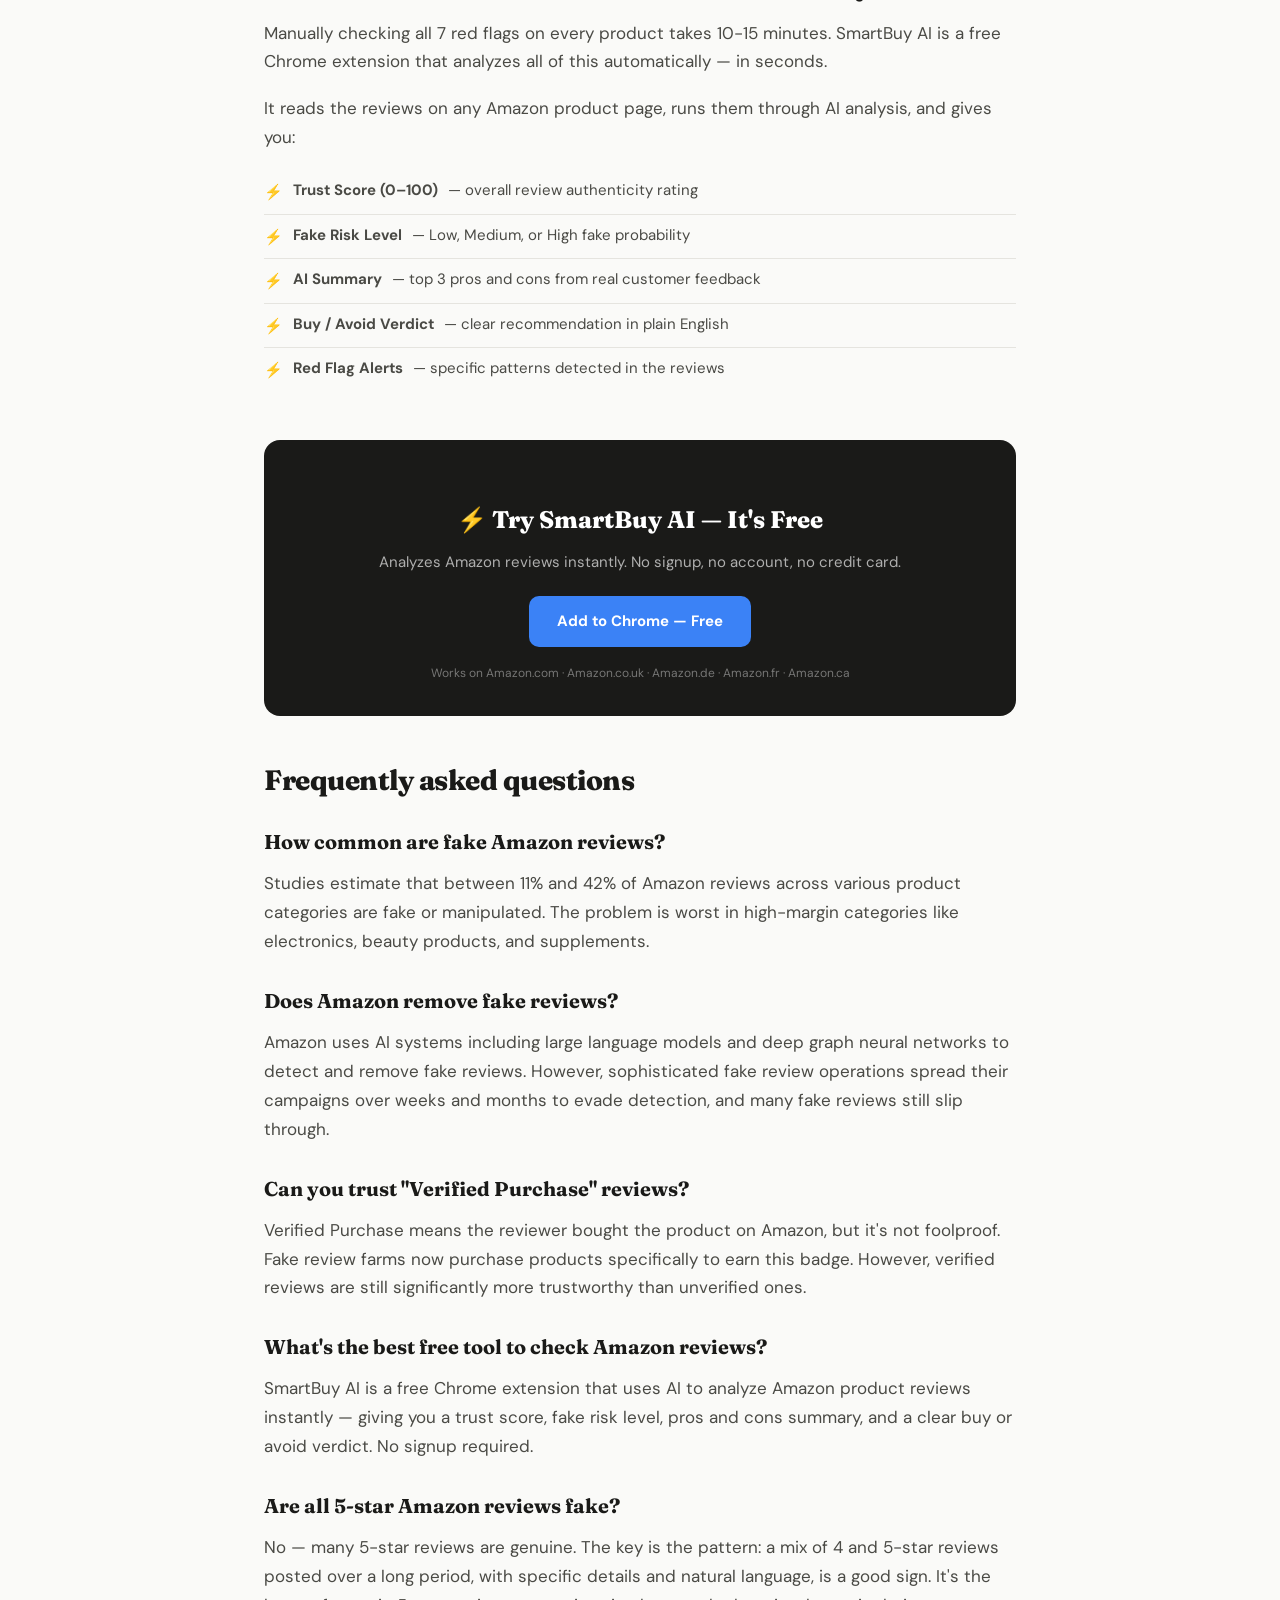
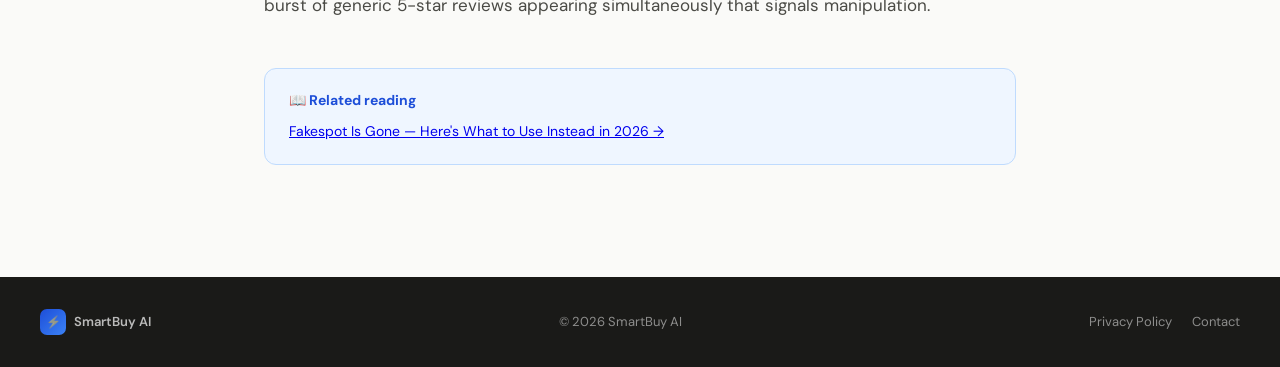
==== commit 915e8aa0: "Link Fakespot shutdown blog post from homepage and existing post" ====
--- a/blog-fake-reviews.html
+++ b/blog-fake-reviews.html
@@ -1,702 +1,707 @@
 <!DOCTYPE html>
 <html lang="en">
 <head>
-  <meta charset="UTF-8">
-  <meta name="viewport" content="width=device-width, initial-scale=1.0">
-  <title>How to Spot Fake Amazon Reviews in 2026 (7 Red Flags + Free AI Tool)</title>
-  <meta name="description" content="Learn how to spot fake Amazon reviews in 2026. Discover 7 proven red flags, expert tips, and a free AI tool that detects fake reviews instantly on any product page.">
-  <meta name="keywords" content="fake amazon reviews, how to spot fake reviews, amazon review checker, fake review detector, amazon fake reviews 2026">
-  <meta property="og:title" content="How to Spot Fake Amazon Reviews in 2026 (7 Red Flags)">
-  <meta property="og:description" content="42% of shoppers have been misled by fake Amazon reviews. Learn the 7 red flags experts use to detect them instantly.">
-  <meta property="og:type" content="article">
-  <link rel="canonical" href="https://smartbuyai.app/blog/how-to-spot-fake-amazon-reviews">
-
-  <!-- Schema.org Article markup for SEO -->
-  <script type="application/ld+json">
-  {
-    "@context": "https://schema.org",
-    "@type": "Article",
-    "headline": "How to Spot Fake Amazon Reviews in 2026 (7 Red Flags + Free AI Tool)",
-    "description": "Learn how to spot fake Amazon reviews using 7 proven red flags and a free AI tool.",
-    "author": { "@type": "Organization", "name": "SmartBuy AI" },
-    "publisher": { "@type": "Organization", "name": "SmartBuy AI", "url": "https://smartbuyai.app" },
-    "datePublished": "2026-05-01",
-    "dateModified": "2026-05-01"
-  }
-  </script>
-
-  <link href="https://fonts.googleapis.com/css2?family=Fraunces:ital,wght@0,400;0,600;0,700;0,900;1,400&family=DM+Sans:wght@400;500;600&display=swap" rel="stylesheet">
-
-  <style>
-    :root {
-      --bg: #fafaf8;
-      --bg2: #f4f3ef;
-      --ink: #1a1a18;
-      --ink2: #4a4a45;
-      --ink3: #8a8a82;
-      --accent: #e8380d;
-      --accent2: #1d4ed8;
-      --border: #e5e4df;
-      --green: #166534;
-      --green-bg: #f0fdf4;
-    }
-
-    * { margin: 0; padding: 0; box-sizing: border-box; }
-    html { scroll-behavior: smooth; }
-
-    body {
-      background: var(--bg);
-      color: var(--ink);
-      font-family: 'DM Sans', sans-serif;
-      line-height: 1.7;
-      font-size: 17px;
-    }
-
-    /* NAV */
-    nav {
-      padding: 16px 40px;
-      display: flex;
-      align-items: center;
-      justify-content: space-between;
-      border-bottom: 1px solid var(--border);
-      background: var(--bg);
-      position: sticky;
-      top: 0;
-      z-index: 10;
-    }
-
-    .nav-logo {
-      display: flex; align-items: center; gap: 8px;
-      text-decoration: none;
-      font-family: 'Fraunces', serif;
-      font-size: 18px; font-weight: 700; color: var(--ink);
-    }
-
-    .nav-logo-icon {
-      width: 30px; height: 30px;
-      background: linear-gradient(135deg, #1d4ed8, #3b82f6);
-      border-radius: 8px;
-      display: flex; align-items: center; justify-content: center;
-      font-size: 14px;
-    }
-
-    .nav-logo em { color: var(--accent2); font-style: normal; }
-
-    .nav-cta {
-      background: var(--accent2);
-      color: white;
-      text-decoration: none;
-      padding: 8px 18px;
-      border-radius: 8px;
-      font-size: 13px;
-      font-weight: 600;
-    }
-
-    /* HERO */
-    .hero {
-      max-width: 800px;
-      margin: 0 auto;
-      padding: 60px 24px 40px;
-    }
-
-    .article-meta {
-      display: flex;
-      align-items: center;
-      gap: 16px;
-      margin-bottom: 24px;
-      flex-wrap: wrap;
-    }
-
-    .category-tag {
-      background: var(--accent);
-      color: white;
-      font-size: 11px;
-      font-weight: 700;
-      letter-spacing: 0.08em;
-      text-transform: uppercase;
-      padding: 4px 10px;
-      border-radius: 4px;
-    }
-
-    .article-date {
-      font-size: 13px;
-      color: var(--ink3);
-    }
-
-    .read-time {
-      font-size: 13px;
-      color: var(--ink3);
-      display: flex;
-      align-items: center;
-      gap: 4px;
-    }
-
-    h1 {
-      font-family: 'Fraunces', serif;
-      font-size: clamp(32px, 5vw, 52px);
-      font-weight: 900;
-      line-height: 1.1;
-      letter-spacing: -1px;
-      margin-bottom: 20px;
-      color: var(--ink);
-    }
-
-    h1 em {
-      color: var(--accent);
-      font-style: italic;
-    }
-
-    .article-intro {
-      font-size: 19px;
-      color: var(--ink2);
-      line-height: 1.65;
-      margin-bottom: 32px;
-      border-left: 3px solid var(--accent);
-      padding-left: 20px;
-    }
-
-    /* STAT BAR */
-    .stat-bar {
-      background: var(--ink);
-      color: white;
-      border-radius: 14px;
-      padding: 24px 28px;
-      display: grid;
-      grid-template-columns: repeat(3, 1fr);
-      gap: 20px;
-      margin-bottom: 48px;
-    }
-
-    .stat-item { text-align: center; }
-    .stat-num {
-      font-family: 'Fraunces', serif;
-      font-size: 36px;
-      font-weight: 900;
-      color: #fbbf24;
-      line-height: 1;
-      display: block;
-    }
-    .stat-desc { font-size: 12px; color: rgba(255,255,255,0.6); margin-top: 4px; line-height: 1.4; }
-
-    /* CONTENT */
-    .article-body {
-      max-width: 800px;
-      margin: 0 auto;
-      padding: 0 24px 80px;
-    }
-
-    /* TOC */
-    .toc {
-      background: var(--bg2);
-      border: 1px solid var(--border);
-      border-radius: 12px;
-      padding: 20px 24px;
-      margin-bottom: 48px;
-    }
-
-    .toc h3 {
-      font-family: 'Fraunces', serif;
-      font-size: 15px;
-      font-weight: 700;
-      margin-bottom: 12px;
-      color: var(--ink);
-    }
-
-    .toc ol {
-      padding-left: 18px;
-    }
-
-    .toc li {
-      margin-bottom: 6px;
-    }
-
-    .toc a {
-      font-size: 14px;
-      color: var(--accent2);
-      text-decoration: none;
-    }
-
-    .toc a:hover { text-decoration: underline; }
-
-    /* HEADINGS */
-    h2 {
-      font-family: 'Fraunces', serif;
-      font-size: 28px;
-      font-weight: 800;
-      letter-spacing: -0.5px;
-      margin: 48px 0 16px;
-      color: var(--ink);
-      line-height: 1.2;
-    }
-
-    h3 {
-      font-family: 'Fraunces', serif;
-      font-size: 20px;
-      font-weight: 700;
-      margin: 28px 0 10px;
-      color: var(--ink);
-    }
-
-    p { margin-bottom: 18px; color: var(--ink2); }
-
-    /* RED FLAGS */
-    .red-flag {
-      border: 1px solid #fecaca;
-      border-radius: 14px;
-      overflow: hidden;
-      margin-bottom: 20px;
-    }
-
-    .flag-header {
-      background: #fff5f5;
-      padding: 14px 20px;
-      display: flex;
-      align-items: center;
-      gap: 12px;
-      border-bottom: 1px solid #fecaca;
-    }
-
-    .flag-num {
-      width: 32px; height: 32px;
-      background: var(--accent);
-      color: white;
-      border-radius: 8px;
-      display: flex; align-items: center; justify-content: center;
-      font-size: 14px; font-weight: 800;
-      flex-shrink: 0;
-    }
-
-    .flag-title {
-      font-family: 'Fraunces', serif;
-      font-size: 18px;
-      font-weight: 700;
-      color: var(--ink);
-    }
-
-    .flag-body {
-      padding: 16px 20px;
-      background: white;
-    }
-
-    .flag-body p {
-      font-size: 15px;
-      margin-bottom: 10px;
-    }
-
-    .flag-body p:last-child { margin-bottom: 0; }
-
-    .example-box {
-      background: #fff5f5;
-      border-left: 3px solid var(--accent);
-      padding: 12px 14px;
-      border-radius: 0 8px 8px 0;
-      margin-top: 10px;
-      font-size: 14px;
-      color: #991b1b;
-      font-style: italic;
-    }
-
-    /* CALLOUT */
-    .callout {
-      background: #eff6ff;
-      border: 1px solid #bfdbfe;
-      border-radius: 12px;
-      padding: 20px 24px;
-      margin: 32px 0;
-    }
-
-    .callout-title {
-      font-size: 14px;
-      font-weight: 700;
-      color: var(--accent2);
-      margin-bottom: 8px;
-      display: flex;
-      align-items: center;
-      gap: 6px;
-    }
-
-    .callout p { font-size: 14px; color: #1e40af; margin: 0; }
-
-    /* GREEN CALLOUT */
-    .callout-green {
-      background: var(--green-bg);
-      border: 1px solid #bbf7d0;
-      border-radius: 12px;
-      padding: 20px 24px;
-      margin: 32px 0;
-    }
-
-    .callout-green .callout-title { color: var(--green); }
-    .callout-green p { color: #14532d; font-size: 14px; margin: 0; }
-
-    /* CHECKLIST */
-    .checklist {
-      list-style: none;
-      margin: 16px 0 24px;
-    }
-
-    .checklist li {
-      display: flex;
-      gap: 10px;
-      padding: 8px 0;
-      border-bottom: 1px solid var(--border);
-      font-size: 15px;
-      color: var(--ink2);
-      align-items: flex-start;
-    }
-
-    .checklist li:last-child { border: none; }
-    .check { color: var(--green); flex-shrink: 0; margin-top: 2px; }
-
-    /* CTA BOX */
-    .cta-box {
-      background: var(--ink);
-      color: white;
-      border-radius: 16px;
-      padding: 32px;
-      text-align: center;
-      margin: 48px 0;
-    }
-
-    .cta-box h3 {
-      font-family: 'Fraunces', serif;
-      font-size: 24px;
-      font-weight: 800;
-      color: white;
-      margin-bottom: 10px;
-    }
-
-    .cta-box p {
-      color: rgba(255,255,255,0.65);
-      font-size: 15px;
-      margin-bottom: 20px;
-    }
-
-    .cta-btn {
-      display: inline-block;
-      background: #3b82f6;
-      color: white;
-      text-decoration: none;
-      padding: 13px 28px;
-      border-radius: 10px;
-      font-size: 15px;
-      font-weight: 700;
-      transition: background 0.2s;
-    }
-
-    .cta-btn:hover { background: #2563eb; }
-
-    .cta-proof {
-      margin-top: 16px;
-      font-size: 12px;
-      color: rgba(255,255,255,0.4);
-    }
-
-    /* FAKE VS REAL */
-    .comparison {
-      display: grid;
-      grid-template-columns: 1fr 1fr;
-      gap: 16px;
-      margin: 24px 0;
-    }
-
-    .comp-card { border-radius: 12px; padding: 18px; }
-    .comp-fake { background: #fff5f5; border: 1px solid #fecaca; }
-    .comp-real { background: var(--green-bg); border: 1px solid #bbf7d0; }
-
-    .comp-title {
-      font-size: 13px;
-      font-weight: 700;
-      text-transform: uppercase;
-      letter-spacing: 0.06em;
-      margin-bottom: 12px;
-    }
-
-    .comp-fake .comp-title { color: var(--accent); }
-    .comp-real .comp-title { color: var(--green); }
-
-    .comp-item {
-      font-size: 13px;
-      padding: 4px 0;
-      color: var(--ink2);
-      display: flex;
-      gap: 6px;
-    }
-
-    /* FOOTER */
-    footer {
-      background: var(--ink);
-      color: rgba(255,255,255,0.5);
-      padding: 32px 40px;
-      display: flex;
-      justify-content: space-between;
-      align-items: center;
-      flex-wrap: wrap;
-      gap: 16px;
-      font-size: 13px;
-    }
-
-    footer a { color: rgba(255,255,255,0.5); text-decoration: none; }
-    footer a:hover { color: white; }
-
-    @media (max-width: 640px) {
-      nav { padding: 14px 16px; }
-      .stat-bar { grid-template-columns: 1fr; gap: 16px; }
-      .comparison { grid-template-columns: 1fr; }
-      footer { flex-direction: column; text-align: center; }
-    }
-  </style>
+<meta charset="UTF-8">
+<meta name="viewport" content="width=device-width, initial-scale=1.0">
+<title>How to Spot Fake Amazon Reviews in 2026 (7 Red Flags + Free AI Tool)</title>
+<meta name="description" content="Learn how to spot fake Amazon reviews in 2026. Discover 7 proven red flags, expert tips, and a free AI tool that detects fake reviews instantly on any product page.">
+<meta name="keywords" content="fake amazon reviews, how to spot fake reviews, amazon review checker, fake review detector, amazon fake reviews 2026">
+<meta property="og:title" content="How to Spot Fake Amazon Reviews in 2026 (7 Red Flags)">
+<meta property="og:description" content="42% of shoppers have been misled by fake Amazon reviews. Learn the 7 red flags experts use to detect them instantly.">
+<meta property="og:type" content="article">
+<link rel="canonical" href="https://smartbuyai.app/blog-fake-reviews.html">
+
+<!-- Schema.org Article markup for SEO -->
+<script type="application/ld+json">
+{
+"@context": "https://schema.org",
+"@type": "Article",
+"headline": "How to Spot Fake Amazon Reviews in 2026 (7 Red Flags + Free AI Tool)",
+"description": "Learn how to spot fake Amazon reviews using 7 proven red flags and a free AI tool.",
+"author": { "@type": "Organization", "name": "SmartBuy AI" },
+"publisher": { "@type": "Organization", "name": "SmartBuy AI", "url": "https://smartbuyai.app" },
+"datePublished": "2026-05-01",
+"dateModified": "2026-05-01"
+}
+</script>
+
+<link href="https://fonts.googleapis.com/css2?family=Fraunces:ital,wght@0,400;0,600;0,700;0,900;1,400&family=DM+Sans:wght@400;500;600&display=swap" rel="stylesheet">
+
+<style>
+:root {
+--bg: #fafaf8;
+--bg2: #f4f3ef;
+--ink: #1a1a18;
+--ink2: #4a4a45;
+--ink3: #8a8a82;
+--accent: #e8380d;
+--accent2: #1d4ed8;
+--border: #e5e4df;
+--green: #166534;
+--green-bg: #f0fdf4;
+}
+
+* { margin: 0; padding: 0; box-sizing: border-box; }
+html { scroll-behavior: smooth; }
+
+body {
+background: var(--bg);
+color: var(--ink);
+font-family: 'DM Sans', sans-serif;
+line-height: 1.7;
+font-size: 17px;
+}
+
+/* NAV */
+nav {
+padding: 16px 40px;
+display: flex;
+align-items: center;
+justify-content: space-between;
+border-bottom: 1px solid var(--border);
+background: var(--bg);
+position: sticky;
+top: 0;
+z-index: 10;
+}
+
+.nav-logo {
+display: flex; align-items: center; gap: 8px;
+text-decoration: none;
+font-family: 'Fraunces', serif;
+font-size: 18px; font-weight: 700; color: var(--ink);
+}
+
+.nav-logo-icon {
+width: 30px; height: 30px;
+background: linear-gradient(135deg, #1d4ed8, #3b82f6);
+border-radius: 8px;
+display: flex; align-items: center; justify-content: center;
+font-size: 14px;
+}
+
+.nav-logo em { color: var(--accent2); font-style: normal; }
+
+.nav-cta {
+background: var(--accent2);
+color: white;
+text-decoration: none;
+padding: 8px 18px;
+border-radius: 8px;
+font-size: 13px;
+font-weight: 600;
+}
+
+/* HERO */
+.hero {
+max-width: 800px;
+margin: 0 auto;
+padding: 60px 24px 40px;
+}
+
+.article-meta {
+display: flex;
+align-items: center;
+gap: 16px;
+margin-bottom: 24px;
+flex-wrap: wrap;
+}
+
+.category-tag {
+background: var(--accent);
+color: white;
+font-size: 11px;
+font-weight: 700;
+letter-spacing: 0.08em;
+text-transform: uppercase;
+padding: 4px 10px;
+border-radius: 4px;
+}
+
+.article-date {
+font-size: 13px;
+color: var(--ink3);
+}
+
+.read-time {
+font-size: 13px;
+color: var(--ink3);
+display: flex;
+align-items: center;
+gap: 4px;
+}
+
+h1 {
+font-family: 'Fraunces', serif;
+font-size: clamp(32px, 5vw, 52px);
+font-weight: 900;
+line-height: 1.1;
+letter-spacing: -1px;
+margin-bottom: 20px;
+color: var(--ink);
+}
+
+h1 em {
+color: var(--accent);
+font-style: italic;
+}
+
+.article-intro {
+font-size: 19px;
+color: var(--ink2);
+line-height: 1.65;
+margin-bottom: 32px;
+border-left: 3px solid var(--accent);
+padding-left: 20px;
+}
+
+/* STAT BAR */
+.stat-bar {
+background: var(--ink);
+color: white;
+border-radius: 14px;
+padding: 24px 28px;
+display: grid;
+grid-template-columns: repeat(3, 1fr);
+gap: 20px;
+margin-bottom: 48px;
+}
+
+.stat-item { text-align: center; }
+.stat-num {
+font-family: 'Fraunces', serif;
+font-size: 36px;
+font-weight: 900;
+color: #fbbf24;
+line-height: 1;
+display: block;
+}
+.stat-desc { font-size: 12px; color: rgba(255,255,255,0.6); margin-top: 4px; line-height: 1.4; }
+
+/* CONTENT */
+.article-body {
+max-width: 800px;
+margin: 0 auto;
+padding: 0 24px 80px;
+}
+
+/* TOC */
+.toc {
+background: var(--bg2);
+border: 1px solid var(--border);
+border-radius: 12px;
+padding: 20px 24px;
+margin-bottom: 48px;
+}
+
+.toc h3 {
+font-family: 'Fraunces', serif;
+font-size: 15px;
+font-weight: 700;
+margin-bottom: 12px;
+color: var(--ink);
+}
+
+.toc ol {
+padding-left: 18px;
+}
+
+.toc li {
+margin-bottom: 6px;
+}
+
+.toc a {
+font-size: 14px;
+color: var(--accent2);
+text-decoration: none;
+}
+
+.toc a:hover { text-decoration: underline; }
+
+/* HEADINGS */
+h2 {
+font-family: 'Fraunces', serif;
+font-size: 28px;
+font-weight: 800;
+letter-spacing: -0.5px;
+margin: 48px 0 16px;
+color: var(--ink);
+line-height: 1.2;
+}
+
+h3 {
+font-family: 'Fraunces', serif;
+font-size: 20px;
+font-weight: 700;
+margin: 28px 0 10px;
+color: var(--ink);
+}
+
+p { margin-bottom: 18px; color: var(--ink2); }
+
+/* RED FLAGS */
+.red-flag {
+border: 1px solid #fecaca;
+border-radius: 14px;
+overflow: hidden;
+margin-bottom: 20px;
+}
+
+.flag-header {
+background: #fff5f5;
+padding: 14px 20px;
+display: flex;
+align-items: center;
+gap: 12px;
+border-bottom: 1px solid #fecaca;
+}
+
+.flag-num {
+width: 32px; height: 32px;
+background: var(--accent);
+color: white;
+border-radius: 8px;
+display: flex; align-items: center; justify-content: center;
+font-size: 14px; font-weight: 800;
+flex-shrink: 0;
+}
+
+.flag-title {
+font-family: 'Fraunces', serif;
+font-size: 18px;
+font-weight: 700;
+color: var(--ink);
+}
+
+.flag-body {
+padding: 16px 20px;
+background: white;
+}
+
+.flag-body p {
+font-size: 15px;
+margin-bottom: 10px;
+}
+
+.flag-body p:last-child { margin-bottom: 0; }
+
+.example-box {
+background: #fff5f5;
+border-left: 3px solid var(--accent);
+padding: 12px 14px;
+border-radius: 0 8px 8px 0;
+margin-top: 10px;
+font-size: 14px;
+color: #991b1b;
+font-style: italic;
+}
+
+/* CALLOUT */
+.callout {
+background: #eff6ff;
+border: 1px solid #bfdbfe;
+border-radius: 12px;
+padding: 20px 24px;
+margin: 32px 0;
+}
+
+.callout-title {
+font-size: 14px;
+font-weight: 700;
+color: var(--accent2);
+margin-bottom: 8px;
+display: flex;
+align-items: center;
+gap: 6px;
+}
+
+.callout p { font-size: 14px; color: #1e40af; margin: 0; }
+
+/* GREEN CALLOUT */
+.callout-green {
+background: var(--green-bg);
+border: 1px solid #bbf7d0;
+border-radius: 12px;
+padding: 20px 24px;
+margin: 32px 0;
+}
+
+.callout-green .callout-title { color: var(--green); }
+.callout-green p { color: #14532d; font-size: 14px; margin: 0; }
+
+/* CHECKLIST */
+.checklist {
+list-style: none;
+margin: 16px 0 24px;
+}
+
+.checklist li {
+display: flex;
+gap: 10px;
+padding: 8px 0;
+border-bottom: 1px solid var(--border);
+font-size: 15px;
+color: var(--ink2);
+align-items: flex-start;
+}
+
+.checklist li:last-child { border: none; }
+.check { color: var(--green); flex-shrink: 0; margin-top: 2px; }
+
+/* CTA BOX */
+.cta-box {
+background: var(--ink);
+color: white;
+border-radius: 16px;
+padding: 32px;
+text-align: center;
+margin: 48px 0;
+}
+
+.cta-box h3 {
+font-family: 'Fraunces', serif;
+font-size: 24px;
+font-weight: 800;
+color: white;
+margin-bottom: 10px;
+}
+
+.cta-box p {
+color: rgba(255,255,255,0.65);
+font-size: 15px;
+margin-bottom: 20px;
+}
+
+.cta-btn {
+display: inline-block;
+background: #3b82f6;
+color: white;
+text-decoration: none;
+padding: 13px 28px;
+border-radius: 10px;
+font-size: 15px;
+font-weight: 700;
+transition: background 0.2s;
+}
+
+.cta-btn:hover { background: #2563eb; }
+
+.cta-proof {
+margin-top: 16px;
+font-size: 12px;
+color: rgba(255,255,255,0.4);
+}
+
+/* FAKE VS REAL */
+.comparison {
+display: grid;
+grid-template-columns: 1fr 1fr;
+gap: 16px;
+margin: 24px 0;
+}
+
+.comp-card { border-radius: 12px; padding: 18px; }
+.comp-fake { background: #fff5f5; border: 1px solid #fecaca; }
+.comp-real { background: var(--green-bg); border: 1px solid #bbf7d0; }
+
+.comp-title {
+font-size: 13px;
+font-weight: 700;
+text-transform: uppercase;
+letter-spacing: 0.06em;
+margin-bottom: 12px;
+}
+
+.comp-fake .comp-title { color: var(--accent); }
+.comp-real .comp-title { color: var(--green); }
+
+.comp-item {
+font-size: 13px;
+padding: 4px 0;
+color: var(--ink2);
+display: flex;
+gap: 6px;
+}
+
+/* FOOTER */
+footer {
+background: var(--ink);
+color: rgba(255,255,255,0.5);
+padding: 32px 40px;
+display: flex;
+justify-content: space-between;
+align-items: center;
+flex-wrap: wrap;
+gap: 16px;
+font-size: 13px;
+}
+
+footer a { color: rgba(255,255,255,0.5); text-decoration: none; }
+footer a:hover { color: white; }
+
+@media (max-width: 640px) {
+nav { padding: 14px 16px; }
+.stat-bar { grid-template-columns: 1fr; gap: 16px; }
+.comparison { grid-template-columns: 1fr; }
+footer { flex-direction: column; text-align: center; }
+}
+</style>
 </head>
 <body>
 
 <!-- NAV -->
 <nav>
-  <a href="/" class="nav-logo">
-    <div class="nav-logo-icon">⚡</div>
-    SmartBuy <em>AI</em>
-  </a>
-  <a href="https://chromewebstore.google.com/detail/fohigeokjmhloceeemnmdfaklpnoaook" class="nav-cta">Add to Chrome — Free</a>
+<a href="/" class="nav-logo">
+<div class="nav-logo-icon">⚡</div>
+SmartBuy <em>AI</em>
+</a>
+<a href="https://chromewebstore.google.com/detail/fohigeokjmhloceeemnmdfaklpnoaook" class="nav-cta">Add to Chrome — Free</a>
 </nav>
 
 <!-- HERO -->
 <div class="hero">
-  <div class="article-meta">
-    <span class="category-tag">Shopping Guide</span>
-    <span class="article-date">May 2026</span>
-    <span class="read-time">⏱ 7 min read</span>
-  </div>
-  <h1>How to Spot <em>Fake Amazon Reviews</em> in 2026 (7 Red Flags)</h1>
-  <p class="article-intro">
-    Over 4.2 billion fake reviews flood Amazon every year. Before your next purchase, here's exactly what to look for — and how to never get fooled again.
-  </p>
-
-  <div class="stat-bar">
-    <div class="stat-item">
-      <span class="stat-num">4.2B</span>
-      <div class="stat-desc">Fake reviews on Amazon per year</div>
-    </div>
-    <div class="stat-item">
-      <span class="stat-num">42%</span>
-      <div class="stat-desc">Of shoppers misled by fake reviews</div>
-    </div>
-    <div class="stat-item">
-      <span class="stat-num">$0</span>
-      <div class="stat-desc">Cost to check with SmartBuy AI</div>
-    </div>
-  </div>
+<div class="article-meta">
+<span class="category-tag">Shopping Guide</span>
+<span class="article-date">May 2026</span>
+<span class="read-time">⏱ 7 min read</span>
+</div>
+<h1>How to Spot <em>Fake Amazon Reviews</em> in 2026 (7 Red Flags)</h1>
+<p class="article-intro">
+Over 4.2 billion fake reviews flood Amazon every year. Before your next purchase, here's exactly what to look for — and how to never get fooled again.
+</p>
+
+<div class="stat-bar">
+<div class="stat-item">
+<span class="stat-num">4.2B</span>
+<div class="stat-desc">Fake reviews on Amazon per year</div>
+</div>
+<div class="stat-item">
+<span class="stat-num">42%</span>
+<div class="stat-desc">Of shoppers misled by fake reviews</div>
+</div>
+<div class="stat-item">
+<span class="stat-num">$0</span>
+<div class="stat-desc">Cost to check with SmartBuy AI</div>
+</div>
+</div>
 </div>
 
 <!-- ARTICLE BODY -->
 <div class="article-body">
 
-  <!-- TOC -->
-  <div class="toc">
-    <h3>📋 Table of Contents</h3>
-    <ol>
-      <li><a href="#what">What are fake Amazon reviews?</a></li>
-      <li><a href="#redflags">7 red flags to spot them instantly</a></li>
-      <li><a href="#fake-vs-real">Fake vs. real review — side by side</a></li>
-      <li><a href="#checklist">Quick checklist before you buy</a></li>
-      <li><a href="#tool">Free AI tool that does it automatically</a></li>
-    </ol>
-  </div>
-
-  <!-- WHAT ARE FAKE REVIEWS -->
-  <h2 id="what">What are fake Amazon reviews?</h2>
-
-  <p>Fake Amazon reviews are fraudulent ratings and written feedback designed to mislead shoppers and manipulate Amazon's ranking algorithm. They come in two forms: fake <strong>positive reviews</strong> that make a bad product look great, and fake <strong>negative reviews</strong> used to sabotage competitors.</p>
-
-  <p>The problem has exploded in scale. Modern fake review operations use coordinated networks of accounts, purchasing real products to get "Verified Purchase" badges, then flooding listings with scripted praise. <strong>A coordinated 20-review attack costs sellers just $200–500</strong> — but can generate tens of thousands in additional sales from misled buyers.</p>
-
-  <div class="callout">
-    <div class="callout-title">💡 Did you know?</div>
-    <p>Amazon uses AI (including deep graph neural networks) to detect fake review patterns — but sophisticated networks spread attacks over weeks and months specifically to evade detection. Many fake reviews still slip through.</p>
-  </div>
-
-  <!-- 7 RED FLAGS -->
-  <h2 id="redflags">7 red flags that reveal fake Amazon reviews</h2>
-
-  <div class="red-flag">
-    <div class="flag-header">
-      <div class="flag-num">1</div>
-      <div class="flag-title">Review velocity — too many, too fast</div>
-    </div>
-    <div class="flag-body">
-      <p>Legitimate products accumulate reviews gradually over months. If a product with 10 total sales suddenly gets 50 reviews in one week, something is wrong. This pattern — called an "unnatural velocity spike" — is the clearest signal of coordinated fake reviews.</p>
-      <p>Look at the review history. Amazon shows you when reviews were posted. A sudden burst of reviews (especially all 5-star) within days of each other is a major red flag.</p>
-      <div class="example-box">🚩 Red flag: "47 reviews posted within 3 days of product launch"</div>
-    </div>
-  </div>
-
-  <div class="red-flag">
-    <div class="flag-header">
-      <div class="flag-num">2</div>
-      <div class="flag-title">Generic, vague language with no specifics</div>
-    </div>
-    <div class="flag-body">
-      <p>Real customers describe their actual experience. They mention specific features, how the product performed in their specific situation, or compare it to something they owned before. Fake reviewers write scripts designed to hit keywords, not describe reality.</p>
-      <p>Watch for reviews that sound like marketing copy: excessive superlatives, no specifics, and phrases like "exactly as described" or "highly recommend this product" repeated across multiple reviews.</p>
-      <div class="example-box">🚩 Red flag: "Great product! Works perfectly. Highly recommend to everyone. 5 stars!"</div>
-    </div>
-  </div>
-
-  <div class="red-flag">
-    <div class="flag-header">
-      <div class="flag-num">3</div>
-      <div class="flag-title">Suspicious reviewer profile history</div>
-    </div>
-    <div class="flag-body">
-      <p>Click on the reviewer's name and check their history. Fake accounts often review dozens of completely unrelated products — electronics, beauty products, supplements, and kitchen gadgets — all within a few days. Real people don't shop like that.</p>
-      <p>Also watch for accounts that leave only 5-star reviews, have reviewed the same product multiple times, or have identical text across multiple reviews of different products.</p>
-      <div class="example-box">🚩 Red flag: "Reviewer has 47 reviews, all 5-star, across completely unrelated categories, posted over 3 days"</div>
-    </div>
-  </div>
-
-  <div class="red-flag">
-    <div class="flag-header">
-      <div class="flag-num">4</div>
-      <div class="flag-title">No verified purchase badge</div>
-    </div>
-    <div class="flag-body">
-      <p>Amazon's "Verified Purchase" tag means the reviewer actually bought the product through Amazon. While this badge isn't foolproof (fake review farms now purchase products just to get it), the absence of it on many reviews is a strong warning sign.</p>
-      <p>If a product has hundreds of unverified reviews mixed with a burst of verified ones, this pattern often indicates a hybrid manipulation campaign.</p>
-      <div class="example-box">🚩 Red flag: "60% of 5-star reviews are unverified purchases"</div>
-    </div>
-  </div>
-
-  <div class="red-flag">
-    <div class="flag-header">
-      <div class="flag-num">5</div>
-      <div class="flag-title">Identical phrases across multiple reviews</div>
-    </div>
-    <div class="flag-body">
-      <p>Sellers who orchestrate fake reviews often provide reviewers with a script or key phrases to include. When you see the same unusual wording appear across multiple reviews — especially specific feature names or phrases — this is a sign of coordinated manipulation.</p>
-      <p>Look for repeated use of the product's full name in every sentence (an SEO tactic) or suspiciously similar sentence structures across different "reviewers."</p>
-      <div class="example-box">🚩 Red flag: "The [Product Name X3000 Pro] is the best [Product Name X3000 Pro] I have ever used" — repeated across 8 reviews</div>
-    </div>
-  </div>
-
-  <div class="red-flag">
-    <div class="flag-header">
-      <div class="flag-num">6</div>
-      <div class="flag-title">Unrealistic rating distribution</div>
-    </div>
-    <div class="flag-body">
-      <p>Every real product has unhappy customers. Look at the rating breakdown — if a product has 4,000 five-star reviews and only 3 one-star reviews, that distribution is statistically abnormal for almost any consumer product.</p>
-      <p>Legitimate products show a natural distribution: mostly 4-5 stars with a genuine tail of 1-3 star reviews from customers with different expectations or who received defective units.</p>
-      <div class="example-box">🚩 Red flag: 4,200 × ⭐⭐⭐⭐⭐ and only 8 × ⭐ — for a $12 phone case</div>
-    </div>
-  </div>
-
-  <div class="red-flag">
-    <div class="flag-header">
-      <div class="flag-num">7</div>
-      <div class="flag-title">Reviews don't match the product description</div>
-    </div>
-    <div class="flag-body">
-      <p>Sometimes sellers change a product listing after accumulating reviews — replacing a well-reviewed item with a cheaper alternative, or changing the product category entirely. The reviews remain, but they describe a completely different product.</p>
-      <p>If glowing reviews mention features that the current product listing doesn't have, or if the product category seems inconsistent with reviewer experiences, be very cautious.</p>
-      <div class="example-box">🚩 Red flag: "Reviews praise the 'dual speaker system' but the current product listing shows only one speaker"</div>
-    </div>
-  </div>
-
-  <!-- FAKE VS REAL -->
-  <h2 id="fake-vs-real">Fake vs. real review — side by side</h2>
-
-  <div class="comparison">
-    <div class="comp-card comp-fake">
-      <div class="comp-title">🚩 Fake Review</div>
-      <div class="comp-item"><span>❌</span>Generic praise, no details</div>
-      <div class="comp-item"><span>❌</span>Posted with 20 others same week</div>
-      <div class="comp-item"><span>❌</span>Reviewer has 50+ unrelated reviews</div>
-      <div class="comp-item"><span>❌</span>No mention of negatives</div>
-      <div class="comp-item"><span>❌</span>Uses product's full name repeatedly</div>
-      <div class="comp-item"><span>❌</span>Identical phrases to other reviews</div>
-    </div>
-    <div class="comp-card comp-real">
-      <div class="comp-title">✅ Real Review</div>
-      <div class="comp-item"><span>✓</span>Specific details about use case</div>
-      <div class="comp-item"><span>✓</span>Posted weeks or months after purchase</div>
-      <div class="comp-item"><span>✓</span>Reviewer has varied, natural history</div>
-      <div class="comp-item"><span>✓</span>Mentions at least one drawback</div>
-      <div class="comp-item"><span>✓</span>Natural, conversational language</div>
-      <div class="comp-item"><span>✓</span>Unique perspective and experience</div>
-    </div>
-  </div>
-
-  <!-- CHECKLIST -->
-  <h2 id="checklist">Quick checklist before every Amazon purchase</h2>
-
-  <p>Before clicking "Add to Cart," run through this checklist:</p>
-
-  <ul class="checklist">
-    <li><span class="check">☐</span>Check when reviews were posted — look for unnatural spikes</li>
-    <li><span class="check">☐</span>Read the 3-star reviews — they're often the most honest</li>
-    <li><span class="check">☐</span>Click on 2-3 reviewers and check their profile history</li>
-    <li><span class="check">☐</span>Look at the rating distribution graph — is it realistic?</li>
-    <li><span class="check">☐</span>Search for the product on Google for independent reviews</li>
-    <li><span class="check">☐</span>Check if "Verified Purchase" badge is present on most reviews</li>
-    <li><span class="check">☐</span>Look for repeated phrases across multiple reviews</li>
-  </ul>
-
-  <div class="callout-green">
-    <div class="callout-title">✅ Pro tip</div>
-    <p>The 3-star reviews are gold. Fake review campaigns almost never target the middle — they go all-in on 5 stars. Real 3-star reviews from genuine customers often give you the most balanced, honest assessment of a product's actual strengths and weaknesses.</p>
-  </div>
-
-  <!-- TOOL CTA -->
-  <h2 id="tool">Free AI tool that does all of this automatically</h2>
-
-  <p>Manually checking all 7 red flags on every product takes 10-15 minutes. SmartBuy AI is a free Chrome extension that analyzes all of this automatically — in seconds.</p>
-
-  <p>It reads the reviews on any Amazon product page, runs them through AI analysis, and gives you:</p>
-
-  <ul class="checklist">
-    <li><span class="check">⚡</span><strong>Trust Score (0–100)</strong> — overall review authenticity rating</li>
-    <li><span class="check">⚡</span><strong>Fake Risk Level</strong> — Low, Medium, or High fake probability</li>
-    <li><span class="check">⚡</span><strong>AI Summary</strong> — top 3 pros and cons from real customer feedback</li>
-    <li><span class="check">⚡</span><strong>Buy / Avoid Verdict</strong> — clear recommendation in plain English</li>
-    <li><span class="check">⚡</span><strong>Red Flag Alerts</strong> — specific patterns detected in the reviews</li>
-  </ul>
-
-  <div class="cta-box">
-    <h3>⚡ Try SmartBuy AI — It's Free</h3>
-    <p>Analyzes Amazon reviews instantly. No signup, no account, no credit card.</p>
-    <a href="https://chromewebstore.google.com/detail/fohigeokjmhloceeemnmdfaklpnoaook" class="cta-btn">Add to Chrome — Free</a>
-    <div class="cta-proof">Works on Amazon.com · Amazon.co.uk · Amazon.de · Amazon.fr · Amazon.ca</div>
-  </div>
-
-  <!-- FAQ for SEO -->
-  <h2>Frequently asked questions</h2>
-
-  <h3>How common are fake Amazon reviews?</h3>
-  <p>Studies estimate that between 11% and 42% of Amazon reviews across various product categories are fake or manipulated. The problem is worst in high-margin categories like electronics, beauty products, and supplements.</p>
-
-  <h3>Does Amazon remove fake reviews?</h3>
-  <p>Amazon uses AI systems including large language models and deep graph neural networks to detect and remove fake reviews. However, sophisticated fake review operations spread their campaigns over weeks and months to evade detection, and many fake reviews still slip through.</p>
-
-  <h3>Can you trust "Verified Purchase" reviews?</h3>
-  <p>Verified Purchase means the reviewer bought the product on Amazon, but it's not foolproof. Fake review farms now purchase products specifically to earn this badge. However, verified reviews are still significantly more trustworthy than unverified ones.</p>
-
-  <h3>What's the best free tool to check Amazon reviews?</h3>
-  <p>SmartBuy AI is a free Chrome extension that uses AI to analyze Amazon product reviews instantly — giving you a trust score, fake risk level, pros and cons summary, and a clear buy or avoid verdict. No signup required.</p>
-
-  <h3>Are all 5-star Amazon reviews fake?</h3>
-  <p>No — many 5-star reviews are genuine. The key is the pattern: a mix of 4 and 5-star reviews posted over a long period, with specific details and natural language, is a good sign. It's the burst of generic 5-star reviews appearing simultaneously that signals manipulation.</p>
+<!-- TOC -->
+<div class="toc">
+<h3>📋 Table of Contents</h3>
+<ol>
+<li><a href="#what">What are fake Amazon reviews?</a></li>
+<li><a href="#redflags">7 red flags to spot them instantly</a></li>
+<li><a href="#fake-vs-real">Fake vs. real review — side by side</a></li>
+<li><a href="#checklist">Quick checklist before you buy</a></li>
+<li><a href="#tool">Free AI tool that does it automatically</a></li>
+</ol>
+</div>
+
+<!-- WHAT ARE FAKE REVIEWS -->
+<h2 id="what">What are fake Amazon reviews?</h2>
+
+<p>Fake Amazon reviews are fraudulent ratings and written feedback designed to mislead shoppers and manipulate Amazon's ranking algorithm. They come in two forms: fake <strong>positive reviews</strong> that make a bad product look great, and fake <strong>negative reviews</strong> used to sabotage competitors.</p>
+
+<p>The problem has exploded in scale. Modern fake review operations use coordinated networks of accounts, purchasing real products to get "Verified Purchase" badges, then flooding listings with scripted praise. <strong>A coordinated 20-review attack costs sellers just $200–500</strong> — but can generate tens of thousands in additional sales from misled buyers.</p>
+
+<div class="callout">
+<div class="callout-title">💡 Did you know?</div>
+<p>Amazon uses AI (including deep graph neural networks) to detect fake review patterns — but sophisticated networks spread attacks over weeks and months specifically to evade detection. Many fake reviews still slip through.</p>
+</div>
+
+<!-- 7 RED FLAGS -->
+<h2 id="redflags">7 red flags that reveal fake Amazon reviews</h2>
+
+<div class="red-flag">
+<div class="flag-header">
+<div class="flag-num">1</div>
+<div class="flag-title">Review velocity — too many, too fast</div>
+</div>
+<div class="flag-body">
+<p>Legitimate products accumulate reviews gradually over months. If a product with 10 total sales suddenly gets 50 reviews in one week, something is wrong. This pattern — called an "unnatural velocity spike" — is the clearest signal of coordinated fake reviews.</p>
+<p>Look at the review history. Amazon shows you when reviews were posted. A sudden burst of reviews (especially all 5-star) within days of each other is a major red flag.</p>
+<div class="example-box">🚩 Red flag: "47 reviews posted within 3 days of product launch"</div>
+</div>
+</div>
+
+<div class="red-flag">
+<div class="flag-header">
+<div class="flag-num">2</div>
+<div class="flag-title">Generic, vague language with no specifics</div>
+</div>
+<div class="flag-body">
+<p>Real customers describe their actual experience. They mention specific features, how the product performed in their specific situation, or compare it to something they owned before. Fake reviewers write scripts designed to hit keywords, not describe reality.</p>
+<p>Watch for reviews that sound like marketing copy: excessive superlatives, no specifics, and phrases like "exactly as described" or "highly recommend this product" repeated across multiple reviews.</p>
+<div class="example-box">🚩 Red flag: "Great product! Works perfectly. Highly recommend to everyone. 5 stars!"</div>
+</div>
+</div>
+
+<div class="red-flag">
+<div class="flag-header">
+<div class="flag-num">3</div>
+<div class="flag-title">Suspicious reviewer profile history</div>
+</div>
+<div class="flag-body">
+<p>Click on the reviewer's name and check their history. Fake accounts often review dozens of completely unrelated products — electronics, beauty products, supplements, and kitchen gadgets — all within a few days. Real people don't shop like that.</p>
+<p>Also watch for accounts that leave only 5-star reviews, have reviewed the same product multiple times, or have identical text across multiple reviews of different products.</p>
+<div class="example-box">🚩 Red flag: "Reviewer has 47 reviews, all 5-star, across completely unrelated categories, posted over 3 days"</div>
+</div>
+</div>
+
+<div class="red-flag">
+<div class="flag-header">
+<div class="flag-num">4</div>
+<div class="flag-title">No verified purchase badge</div>
+</div>
+<div class="flag-body">
+<p>Amazon's "Verified Purchase" tag means the reviewer actually bought the product through Amazon. While this badge isn't foolproof (fake review farms now purchase products just to get it), the absence of it on many reviews is a strong warning sign.</p>
+<p>If a product has hundreds of unverified reviews mixed with a burst of verified ones, this pattern often indicates a hybrid manipulation campaign.</p>
+<div class="example-box">🚩 Red flag: "60% of 5-star reviews are unverified purchases"</div>
+</div>
+</div>
+
+<div class="red-flag">
+<div class="flag-header">
+<div class="flag-num">5</div>
+<div class="flag-title">Identical phrases across multiple reviews</div>
+</div>
+<div class="flag-body">
+<p>Sellers who orchestrate fake reviews often provide reviewers with a script or key phrases to include. When you see the same unusual wording appear across multiple reviews — especially specific feature names or phrases — this is a sign of coordinated manipulation.</p>
+<p>Look for repeated use of the product's full name in every sentence (an SEO tactic) or suspiciously similar sentence structures across different "reviewers."</p>
+<div class="example-box">🚩 Red flag: "The [Product Name X3000 Pro] is the best [Product Name X3000 Pro] I have ever used" — repeated across 8 reviews</div>
+</div>
+</div>
+
+<div class="red-flag">
+<div class="flag-header">
+<div class="flag-num">6</div>
+<div class="flag-title">Unrealistic rating distribution</div>
+</div>
+<div class="flag-body">
+<p>Every real product has unhappy customers. Look at the rating breakdown — if a product has 4,000 five-star reviews and only 3 one-star reviews, that distribution is statistically abnormal for almost any consumer product.</p>
+<p>Legitimate products show a natural distribution: mostly 4-5 stars with a genuine tail of 1-3 star reviews from customers with different expectations or who received defective units.</p>
+<div class="example-box">🚩 Red flag: 4,200 × ⭐⭐⭐⭐⭐ and only 8 × ⭐ — for a $12 phone case</div>
+</div>
+</div>
+
+<div class="red-flag">
+<div class="flag-header">
+<div class="flag-num">7</div>
+<div class="flag-title">Reviews don't match the product description</div>
+</div>
+<div class="flag-body">
+<p>Sometimes sellers change a product listing after accumulating reviews — replacing a well-reviewed item with a cheaper alternative, or changing the product category entirely. The reviews remain, but they describe a completely different product.</p>
+<p>If glowing reviews mention features that the current product listing doesn't have, or if the product category seems inconsistent with reviewer experiences, be very cautious.</p>
+<div class="example-box">🚩 Red flag: "Reviews praise the 'dual speaker system' but the current product listing shows only one speaker"</div>
+</div>
+</div>
+
+<!-- FAKE VS REAL -->
+<h2 id="fake-vs-real">Fake vs. real review — side by side</h2>
+
+<div class="comparison">
+<div class="comp-card comp-fake">
+<div class="comp-title">🚩 Fake Review</div>
+<div class="comp-item"><span>❌</span>Generic praise, no details</div>
+<div class="comp-item"><span>❌</span>Posted with 20 others same week</div>
+<div class="comp-item"><span>❌</span>Reviewer has 50+ unrelated reviews</div>
+<div class="comp-item"><span>❌</span>No mention of negatives</div>
+<div class="comp-item"><span>❌</span>Uses product's full name repeatedly</div>
+<div class="comp-item"><span>❌</span>Identical phrases to other reviews</div>
+</div>
+<div class="comp-card comp-real">
+<div class="comp-title">✅ Real Review</div>
+<div class="comp-item"><span>✓</span>Specific details about use case</div>
+<div class="comp-item"><span>✓</span>Posted weeks or months after purchase</div>
+<div class="comp-item"><span>✓</span>Reviewer has varied, natural history</div>
+<div class="comp-item"><span>✓</span>Mentions at least one drawback</div>
+<div class="comp-item"><span>✓</span>Natural, conversational language</div>
+<div class="comp-item"><span>✓</span>Unique perspective and experience</div>
+</div>
+</div>
+
+<!-- CHECKLIST -->
+<h2 id="checklist">Quick checklist before every Amazon purchase</h2>
+
+<p>Before clicking "Add to Cart," run through this checklist:</p>
+
+<ul class="checklist">
+<li><span class="check">☐</span>Check when reviews were posted — look for unnatural spikes</li>
+<li><span class="check">☐</span>Read the 3-star reviews — they're often the most honest</li>
+<li><span class="check">☐</span>Click on 2-3 reviewers and check their profile history</li>
+<li><span class="check">☐</span>Look at the rating distribution graph — is it realistic?</li>
+<li><span class="check">☐</span>Search for the product on Google for independent reviews</li>
+<li><span class="check">☐</span>Check if "Verified Purchase" badge is present on most reviews</li>
+<li><span class="check">☐</span>Look for repeated phrases across multiple reviews</li>
+</ul>
+
+<div class="callout-green">
+<div class="callout-title">✅ Pro tip</div>
+<p>The 3-star reviews are gold. Fake review campaigns almost never target the middle — they go all-in on 5 stars. Real 3-star reviews from genuine customers often give you the most balanced, honest assessment of a product's actual strengths and weaknesses.</p>
+</div>
+
+<!-- TOOL CTA -->
+<h2 id="tool">Free AI tool that does all of this automatically</h2>
+
+<p>Manually checking all 7 red flags on every product takes 10-15 minutes. SmartBuy AI is a free Chrome extension that analyzes all of this automatically — in seconds.</p>
+
+<p>It reads the reviews on any Amazon product page, runs them through AI analysis, and gives you:</p>
+
+<ul class="checklist">
+<li><span class="check">⚡</span><strong>Trust Score (0–100)</strong> — overall review authenticity rating</li>
+<li><span class="check">⚡</span><strong>Fake Risk Level</strong> — Low, Medium, or High fake probability</li>
+<li><span class="check">⚡</span><strong>AI Summary</strong> — top 3 pros and cons from real customer feedback</li>
+<li><span class="check">⚡</span><strong>Buy / Avoid Verdict</strong> — clear recommendation in plain English</li>
+<li><span class="check">⚡</span><strong>Red Flag Alerts</strong> — specific patterns detected in the reviews</li>
+</ul>
+
+<div class="cta-box">
+<h3>⚡ Try SmartBuy AI — It's Free</h3>
+<p>Analyzes Amazon reviews instantly. No signup, no account, no credit card.</p>
+<a href="https://chromewebstore.google.com/detail/fohigeokjmhloceeemnmdfaklpnoaook" class="cta-btn">Add to Chrome — Free</a>
+<div class="cta-proof">Works on Amazon.com · Amazon.co.uk · Amazon.de · Amazon.fr · Amazon.ca</div>
+</div>
+
+<!-- FAQ for SEO -->
+<h2>Frequently asked questions</h2>
+
+<h3>How common are fake Amazon reviews?</h3>
+<p>Studies estimate that between 11% and 42% of Amazon reviews across various product categories are fake or manipulated. The problem is worst in high-margin categories like electronics, beauty products, and supplements.</p>
+
+<h3>Does Amazon remove fake reviews?</h3>
+<p>Amazon uses AI systems including large language models and deep graph neural networks to detect and remove fake reviews. However, sophisticated fake review operations spread their campaigns over weeks and months to evade detection, and many fake reviews still slip through.</p>
+
+<h3>Can you trust "Verified Purchase" reviews?</h3>
+<p>Verified Purchase means the reviewer bought the product on Amazon, but it's not foolproof. Fake review farms now purchase products specifically to earn this badge. However, verified reviews are still significantly more trustworthy than unverified ones.</p>
+
+<h3>What's the best free tool to check Amazon reviews?</h3>
+<p>SmartBuy AI is a free Chrome extension that uses AI to analyze Amazon product reviews instantly — giving you a trust score, fake risk level, pros and cons summary, and a clear buy or avoid verdict. No signup required.</p>
+
+<h3>Are all 5-star Amazon reviews fake?</h3>
+<p>No — many 5-star reviews are genuine. The key is the pattern: a mix of 4 and 5-star reviews posted over a long period, with specific details and natural language, is a good sign. It's the burst of generic 5-star reviews appearing simultaneously that signals manipulation.</p>
+
+<div class="callout" style="margin-top:48px;">
+<div class="callout-title">📖 Related reading</div>
+<p><a href="/blog-fakespot-shutdown.html">Fakespot Is Gone — Here's What to Use Instead in 2026 →</a></p>
+</div>
 
 </div>
 
 <!-- FOOTER -->
 <footer>
-  <div style="display:flex;align-items:center;gap:8px;">
-    <div style="width:26px;height:26px;background:linear-gradient(135deg,#1d4ed8,#3b82f6);border-radius:7px;display:flex;align-items:center;justify-content:center;font-size:12px;">⚡</div>
-    <span style="color:rgba(255,255,255,0.7);font-weight:600;">SmartBuy AI</span>
-  </div>
-  <span>© 2026 SmartBuy AI</span>
-  <div style="display:flex;gap:20px;">
-    <a href="/privacy.html">Privacy Policy</a>
-    <a href="mailto:Saska.AM24@gmail.com">Contact</a>
-  </div>
+<div style="display:flex;align-items:center;gap:8px;">
+<div style="width:26px;height:26px;background:linear-gradient(135deg,#1d4ed8,#3b82f6);border-radius:7px;display:flex;align-items:center;justify-content:center;font-size:12px;">⚡</div>
+<span style="color:rgba(255,255,255,0.7);font-weight:600;">SmartBuy AI</span>
+</div>
+<span>© 2026 SmartBuy AI</span>
+<div style="display:flex;gap:20px;">
+<a href="/privacy.html">Privacy Policy</a>
+<a href="mailto:Saska.AM24@gmail.com">Contact</a>
+</div>
 </footer>
 
 </body>
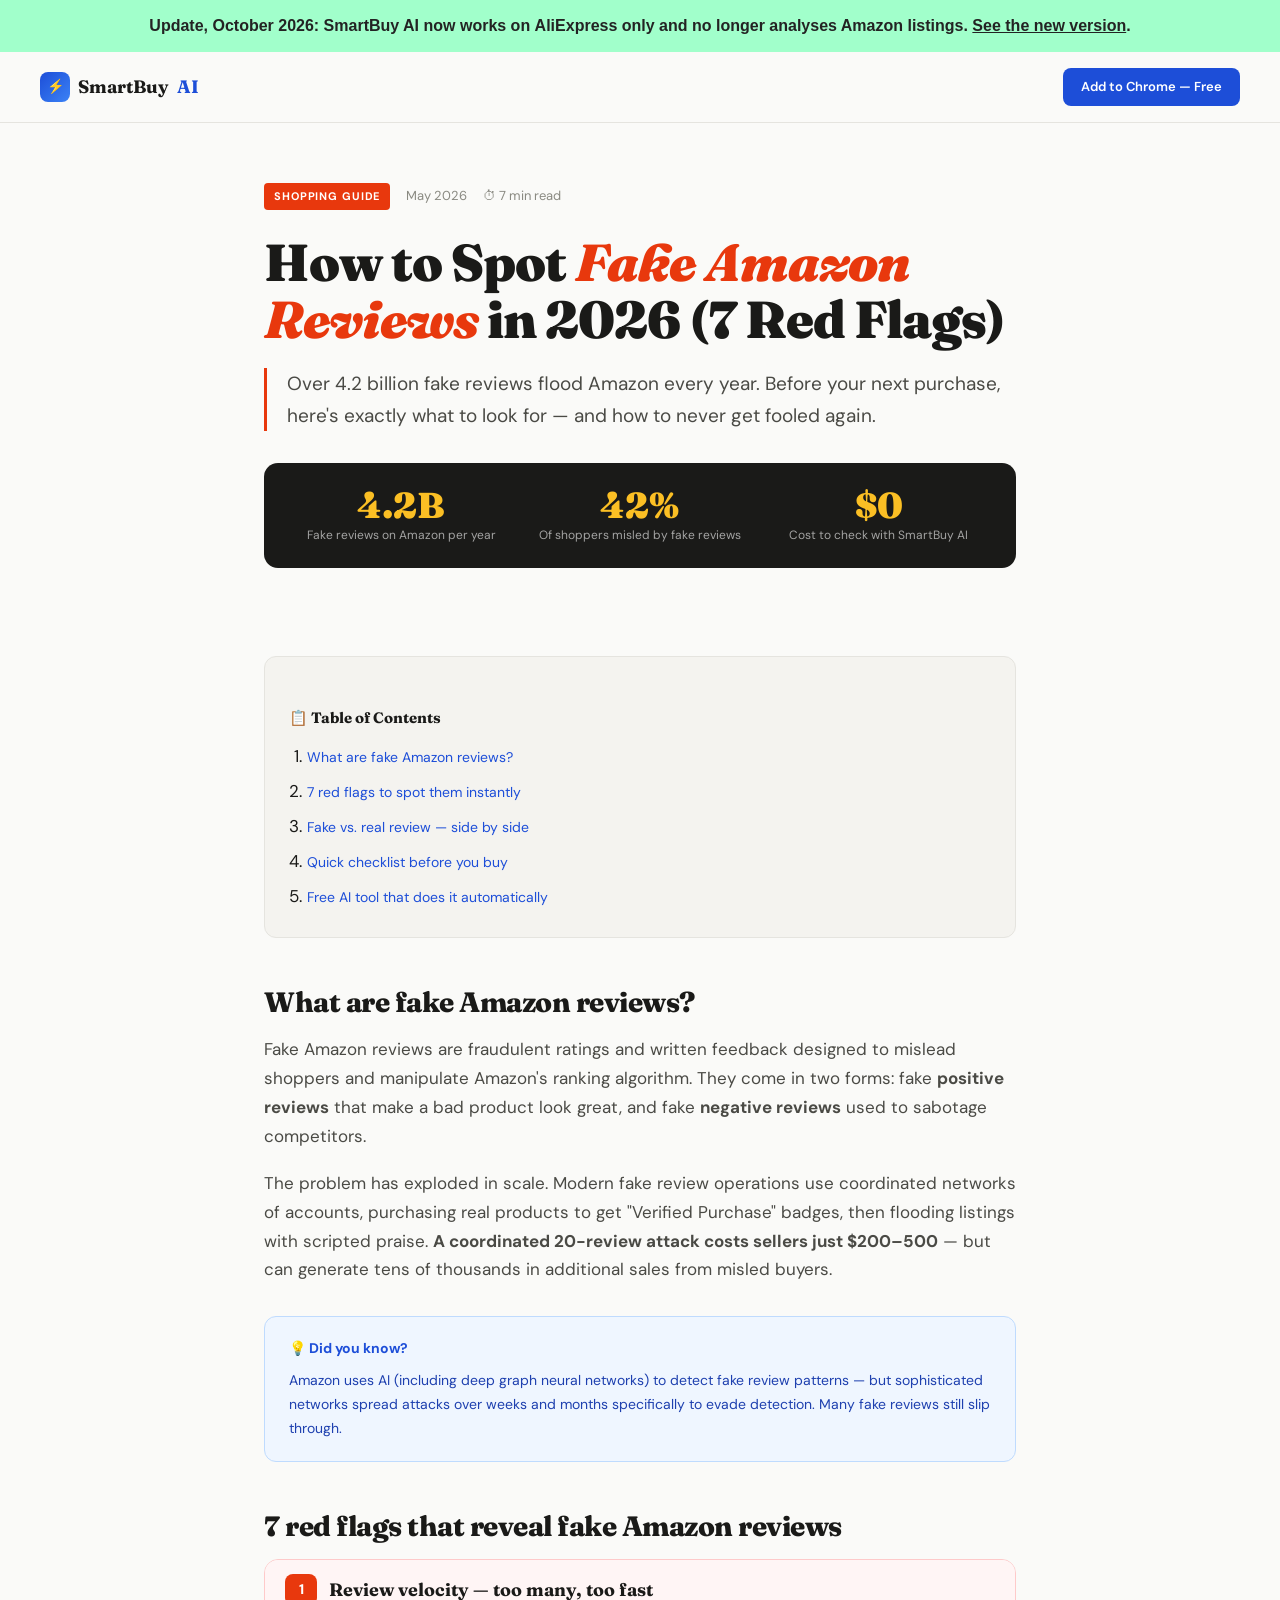
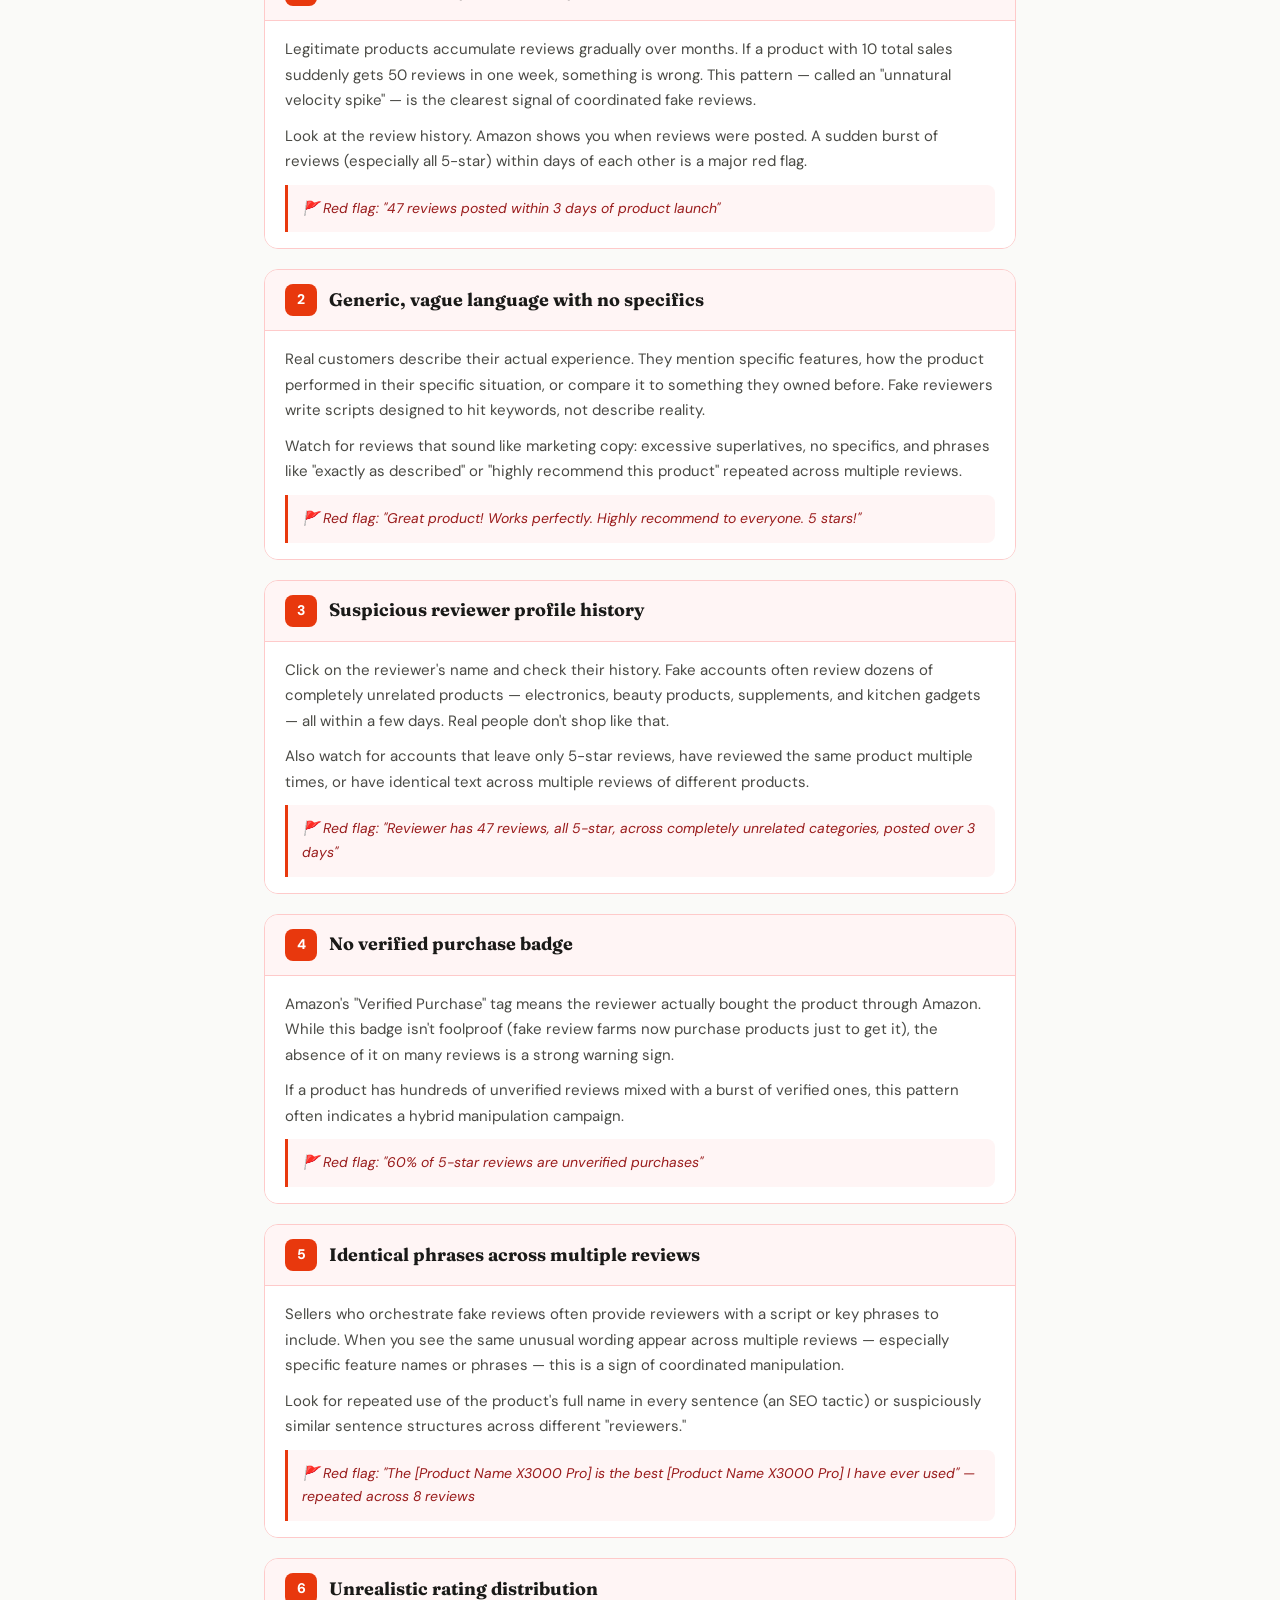
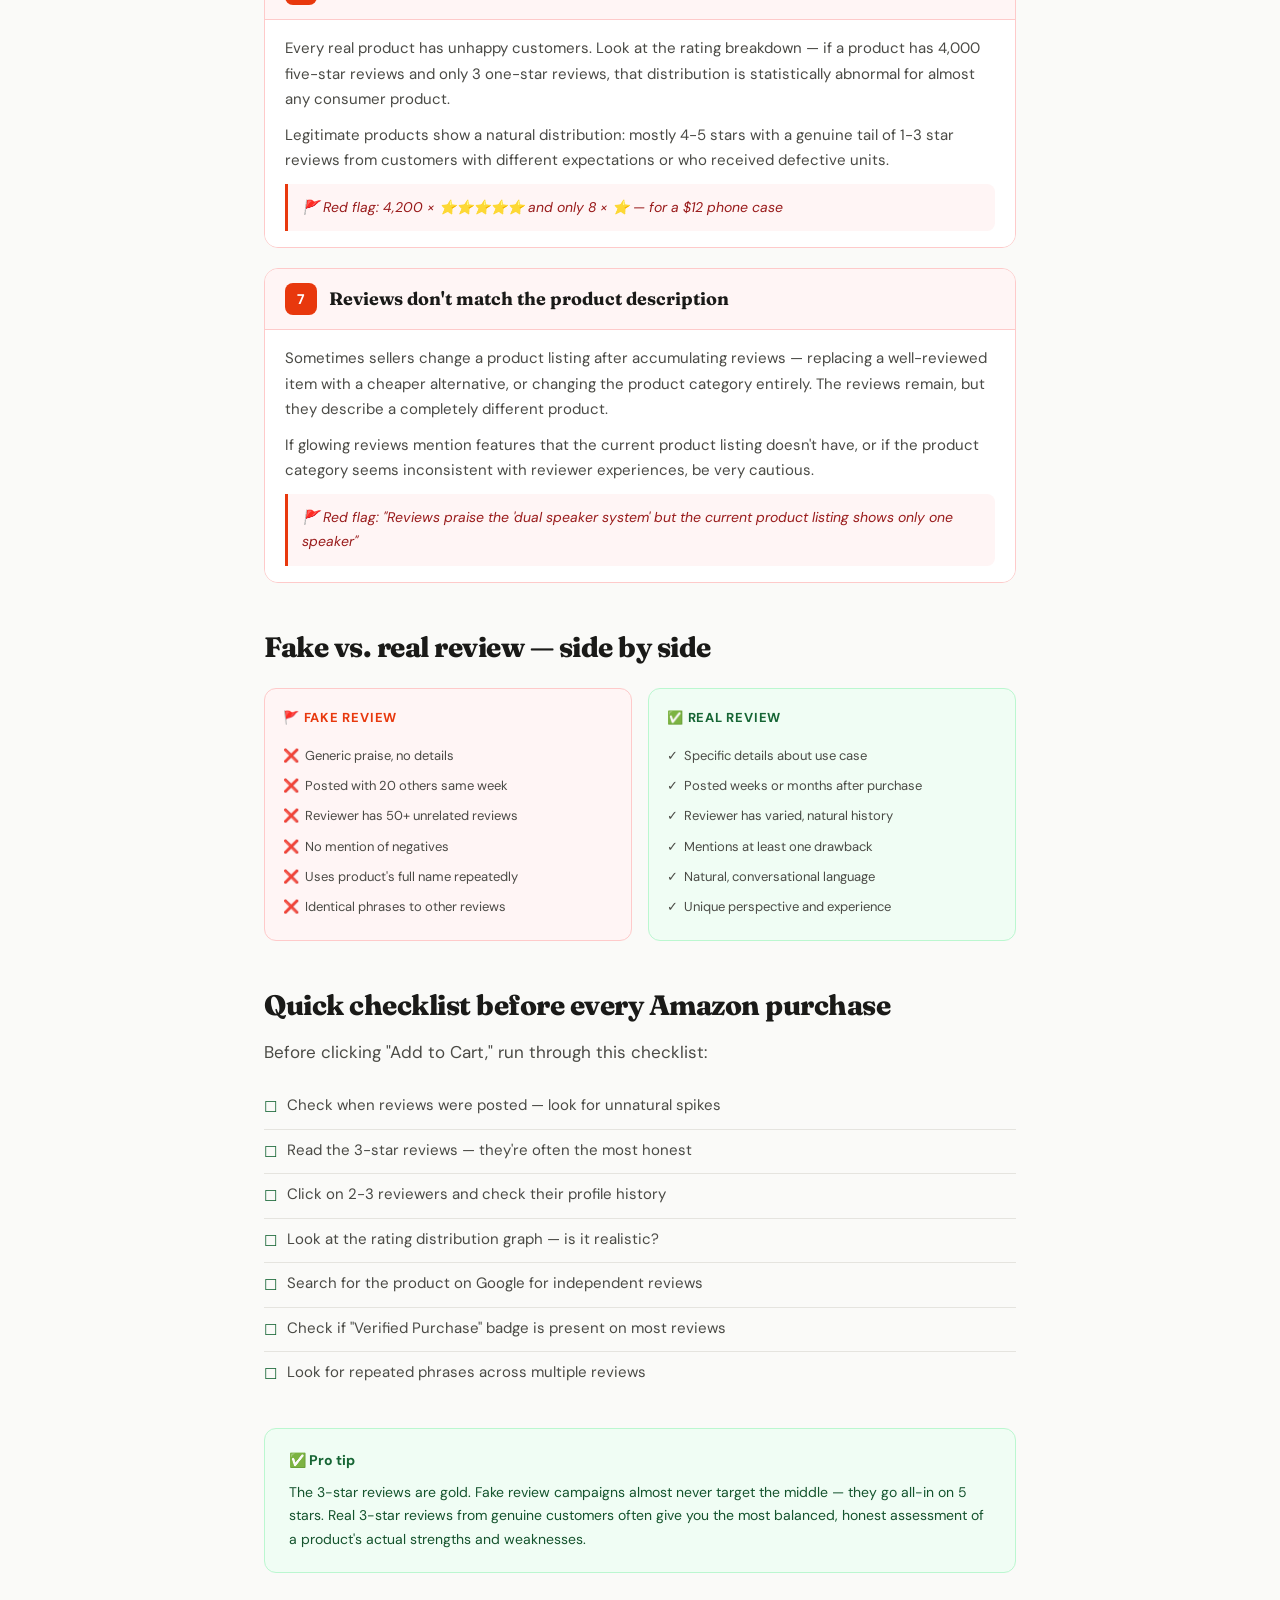
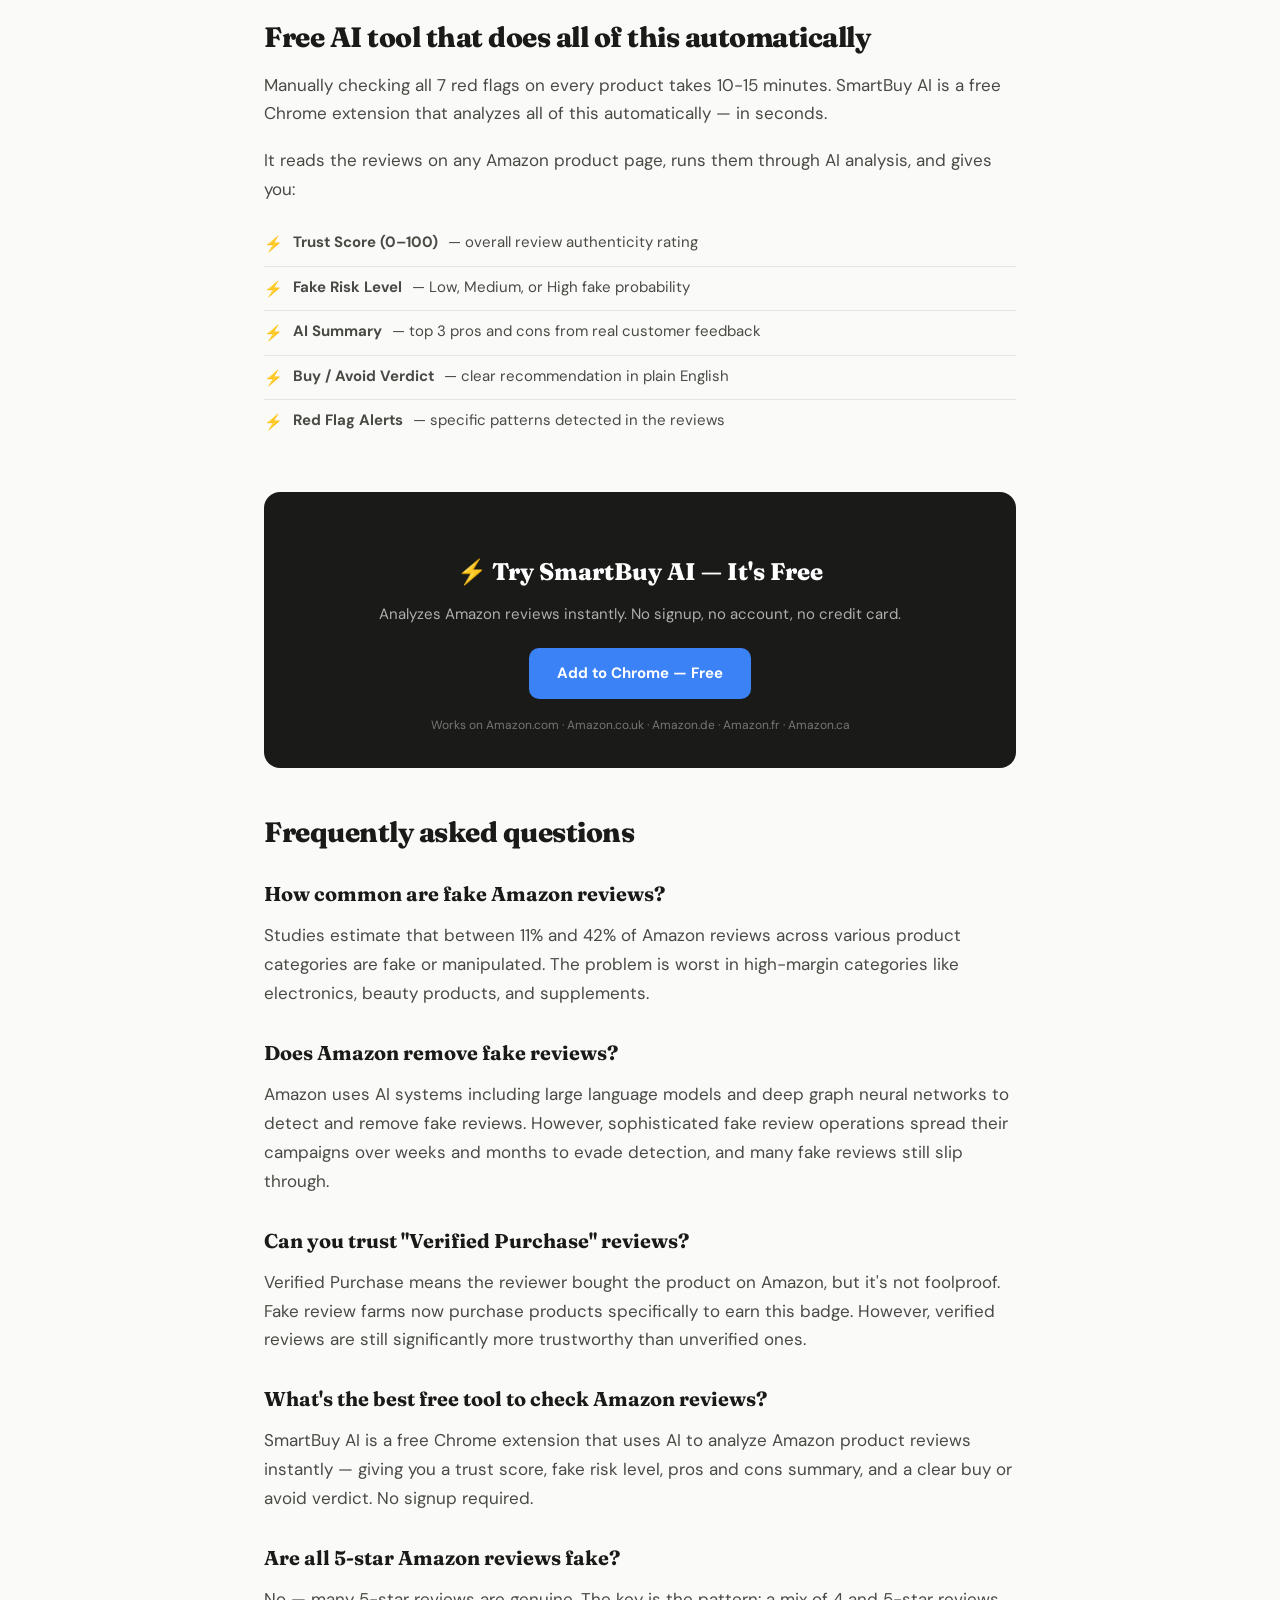
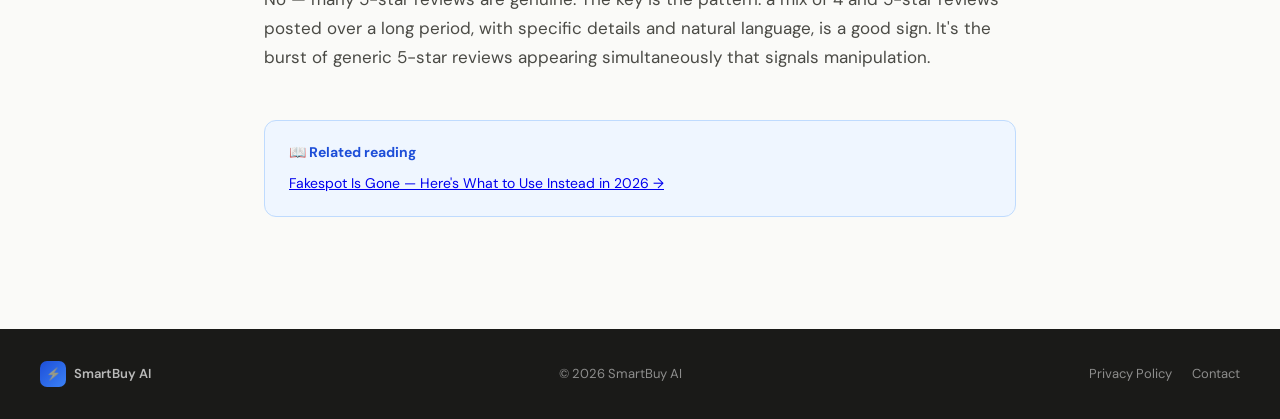
==== commit f39f5c59: "Add files via upload" ====
--- a/blog-fake-reviews.html
+++ b/blog-fake-reviews.html
@@ -447,7 +447,7 @@
 }
 </style>
 </head>
-<body>
+<body><div style="background:#a1ffcb;color:#232323;font:600 16px/1.5 -apple-system,Segoe UI,Arial,sans-serif;padding:14px 20px;text-align:center;position:relative;z-index:200">Update, October 2026: SmartBuy AI now works on <strong>AliExpress only</strong> and no longer analyses Amazon listings. <a href="/" style="color:#232323">See the new version</a>.</div>
 
 <!-- NAV -->
 <nav>
